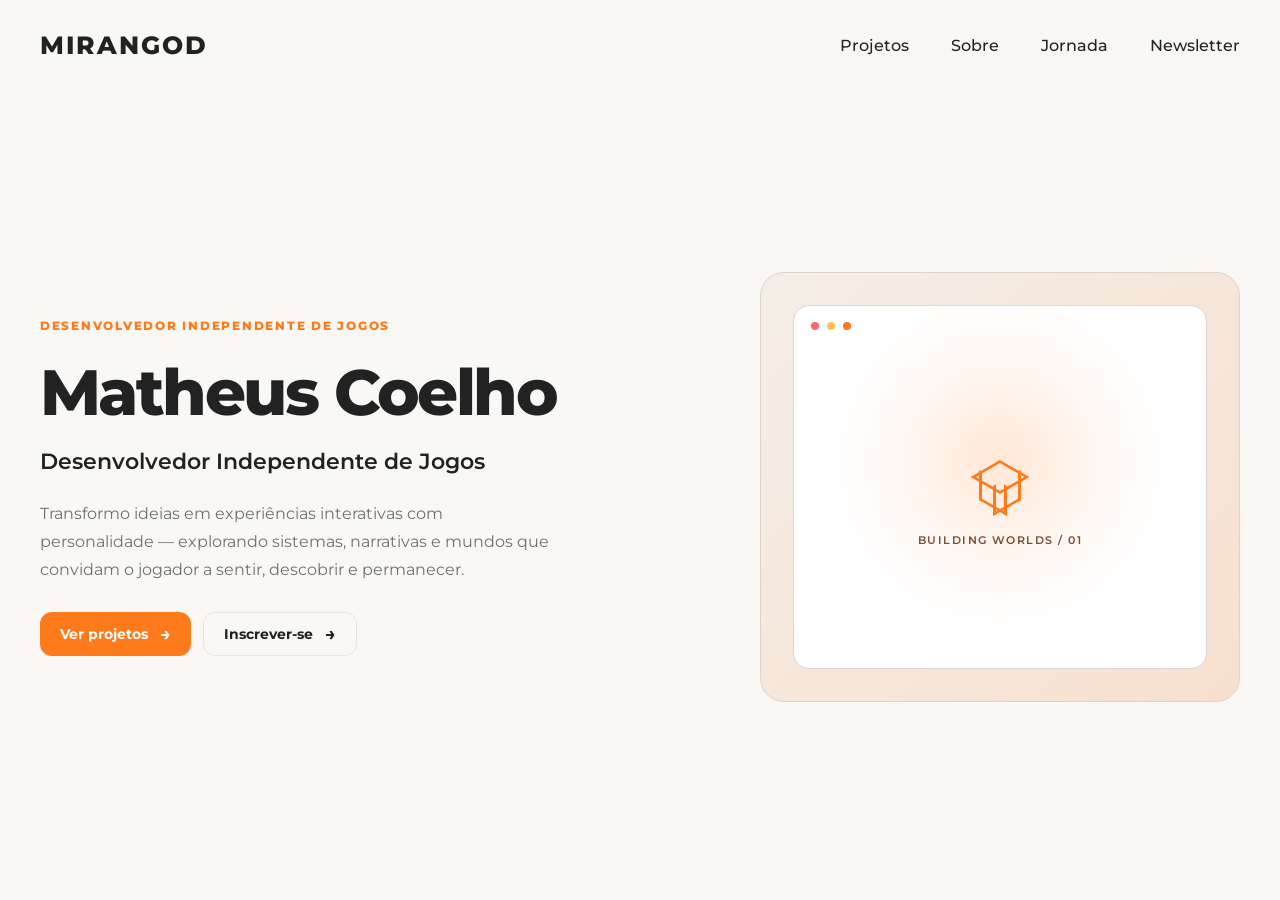
==== index.html @ b5b1bedc "PORT-11 Inclusão do favicon e seu respectivo código" ====
<!DOCTYPE html>
<html lang="pt-BR">

<head>
    <link rel="icon" href="/favicon.ico" sizes="any">

    <meta charset="UTF-8">
<meta name="viewport" content="width=device-width, initial-scale=1.0">

<title>Mirangod | Desenvolvedor de Jogos</title>

<meta name="description" content="Portfólio de Matheus Coelho, desenvolvedor independente de jogos.">

<!-- Google tag (gtag.js) -->
<script async src="https://www.googletagmanager.com/gtag/js?id=G-E8WZMS7468"></script>
<script>
  window.dataLayer = window.dataLayer || [];
  function gtag(){dataLayer.push(arguments);}
  gtag('js', new Date());

  gtag('config', 'G-E8WZMS7468');
</script>

<link rel="preconnect" href="https://fonts.googleapis.com">
<link rel="preconnect" href="https://fonts.gstatic.com" crossorigin>

<link href="https://fonts.googleapis.com/css2?family=Montserrat:wght@300;400;500;600;700;800&display=swap" rel="stylesheet">

<link rel="stylesheet" href="css/reset.css">
<link rel="stylesheet" href="css/variables.css">
<link rel="stylesheet" href="css/style.css">

</head>

<body>

    <header class="header">

        <div class="container">

            <a href="#" class="logo">
                MIRANGOD
            </a>

            <nav class="navigation">

                <ul class="navigation__list">

                    <li>
                        <a href="#projects">Projetos</a>
                    </li>

                    <li>
                        <a href="#about">Sobre</a>
                    </li>

                    <li>
                        <a href="#journey">Jornada</a>
                    </li>

                    <li>
                        <a href="#newsletter">Newsletter</a>
                    </li>

                </ul>

            </nav>

        </div>

    </header>


    <main>

        <section class="hero">

            <div class="container hero__container">

                <div class="hero__content">

                    <span class="hero__eyebrow">
                        DESENVOLVEDOR INDEPENDENTE DE JOGOS
                    </span>

                    <h1 class="hero__title">
                        Matheus Coelho
                    </h1>

                    <h2 class="hero__subtitle">
                        Desenvolvedor Independente de Jogos
                    </h2>

                    <p class="hero__description">
                        Transformo ideias em experiências interativas com
                        personalidade — explorando sistemas, narrativas e
                        mundos que convidam o jogador a sentir, descobrir e permanecer.
                    </p>

                    <div class="hero__actions">

                        <a href="#projects" class="button button--primary">
                            <span>Ver projetos</span>
                            <span class="button__arrow">→</span>
                        </a>

                        <a href="#newsletter" class="button button--secondary">
                            <span>Inscrever-se</span>
                            <span class="button__arrow">→</span>
                        </a>

                    </div>

                </div>


                <div class="hero__visual">

                    <div class="hero-card">

                        <div class="hero-card__window">

                            <div class="hero-card__dots">
                                <span></span>
                                <span></span>
                                <span></span>
                            </div>

                            <div class="hero-card__content">

                                <div class="cube">
                                    <div class="cube__top"></div>
                                    <div class="cube__left"></div>
                                    <div class="cube__right"></div>
                                </div>

                                <span class="hero-card__label">
                                    BUILDING WORLDS / 01
                                </span>

                            </div>

                        </div>

                    </div>

                </div>

            </div>

        </section>

    </main>


    <script src="js/script.js"></script>

</body>
---- css/variables.css ----
:root{

    --color-primary:#ff7a1a;

    --color-text:#222222;

    --color-background:#faf8f5;

    --color-border:#e5e5e5;

    --container-width:1200px;

    --transition:.25s;

    --radius:16px;

}
---- css/style.css ----
body{

    background:var(--color-background);

    color:var(--color-text);

}

.container{

    width:min(100% - 64px,var(--container-width));

    margin:auto;

}

.header{

    height:90px;

    display:flex;

    align-items:center;

}

.header .container{

    display:flex;

    justify-content:space-between;

    align-items:center;

}

.logo{

    font-size:1.55rem;

    font-weight:800;

    letter-spacing:.08em;

}

.navigation__list{

    display:flex;

    gap:42px;

}

.navigation a{

    font-size:1rem;

    font-weight:500;

    transition:var(--transition);

}

.navigation a:hover{

    color:var(--color-primary);

}

/* ========================================
   HERO
======================================== */

.hero {
    min-height: calc(100vh - 90px);

    display: flex;
    align-items: center;

    padding: 54px 0 70px;
}

.hero__container {
    display: grid;

    grid-template-columns: 1fr 1fr;

    align-items: center;

    gap: 64px;
}


/* ========================================
   HERO CONTENT
======================================== */

.hero__content {
    max-width: 580px;
}

.hero__eyebrow {
    display: block;

    margin-bottom: 26px;

    color: var(--color-primary);

    font-size: 0.78rem;
    font-weight: 800;

    letter-spacing: 0.14em;
}

.hero__title {
    margin-bottom: 20px;

    color: var(--color-text);

    font-size: clamp(3.5rem, 5vw, 4.8rem);
    font-weight: 800;

    line-height: 1.05;

    letter-spacing: -0.04em;
}

.hero__subtitle {
    margin-bottom: 24px;

    color: var(--color-text);

    font-size: 1.35rem;
    font-weight: 600;

    line-height: 1.4;
}

.hero__description {
    max-width: 510px;

    margin-bottom: 28px;

    color: #707070;

    font-size: 1rem;
    font-weight: 400;

    line-height: 1.75;
}


/* ========================================
   HERO ACTIONS
======================================== */

.hero__actions {
    display: flex;

    gap: 12px;

    align-items: center;
}

.button {
    min-height: 44px;

    display: inline-flex;

    align-items: center;
    justify-content: center;

    gap: 12px;

    padding: 0 20px;

    border-radius: 12px;

    font-size: 0.9rem;
    font-weight: 700;

    transition:
        transform var(--transition),
        background var(--transition),
        border-color var(--transition);
}

.button:hover {
    transform: translateY(-2px);
}

.button__arrow {
    font-size: 1.15rem;

    line-height: 1;
}


/* Primary */

.button--primary {
    color: #ffffff;

    background: var(--color-primary);
}

.button--primary:hover {
    background: #ff6d08;
}


/* Secondary */

.button--secondary {
    color: var(--color-text);

    background: transparent;

    border: 1px solid var(--color-border);
}

.button--secondary:hover {
    border-color: #cfcfcf;

    background: #f4f1ed;
}


/* ========================================
   HERO VISUAL
======================================== */

.hero__visual {
    display: flex;

    justify-content: flex-end;
}

.hero-card {
    width: 100%;
    max-width: 480px;

    padding: 32px;

    background:
        linear-gradient(
            135deg,
            #f4eee8 0%,
            #f8e0ce 100%
        );

    border: 1px solid #ddd4cc;

    border-radius: 24px;
}

.hero-card__window {
    position: relative;

    width: 100%;
    aspect-ratio: 1.14;

    overflow: hidden;

    background: #ffffff;

    border: 1px solid #d8d8d8;

    border-radius: 16px;
}


/* ========================================
   WINDOW
======================================== */

.hero-card__dots {
    position: absolute;

    top: 16px;
    left: 17px;

    display: flex;

    gap: 8px;
}

.hero-card__dots span {
    width: 8px;
    height: 8px;

    display: block;

    border-radius: 50%;
}

.hero-card__dots span:nth-child(1) {
    background: #ff6873;
}

.hero-card__dots span:nth-child(2) {
    background: #ffc44f;
}

.hero-card__dots span:nth-child(3) {
    background: #f87920;
}


/* ========================================
   CARD CONTENT
======================================== */

.hero-card__content {
    width: 100%;
    height: 100%;

    display: flex;

    flex-direction: column;

    align-items: center;
    justify-content: center;

    gap: 18px;

    padding-top: 20px;

    background:
        radial-gradient(
            circle at 50% 43%,
            rgba(255, 122, 26, 0.18) 0%,
            rgba(255, 122, 26, 0.07) 28%,
            rgba(255, 255, 255, 0) 58%
        );
}

.hero-card__label {
    color: #7b4d35;

    font-size: 0.7rem;
    font-weight: 600;

    letter-spacing: 0.13em;
}


/* ========================================
   CUBE
======================================== */

.cube {
    position: relative;

    width: 56px;
    height: 56px;

    margin-top: 12px;
}

.cube__top,
.cube__left,
.cube__right {
    position: absolute;

    border: 3px solid var(--color-primary);
}

.cube__top {
    width: 34px;
    height: 34px;

    top: 1px;
    left: 11px;

    transform: rotate(30deg) skewX(-30deg) scaleY(0.86);
}

.cube__left {
    width: 28px;
    height: 30px;

    top: 19px;
    left: 7px;

    transform: skewY(30deg);
    
    border-top: none;
}

.cube__right {
    width: 28px;
    height: 30px;

    top: 19px;
    right: 7px;

    transform: skewY(-30deg);

    border-top: none;
}

/* ========================================
   RESPONSIVE
======================================== */

@media (max-width: 900px) {

    .hero {
        padding: 60px 0;
    }

    .hero__container {
        grid-template-columns: 1fr;

        gap: 60px;
    }

    .hero__content {
        max-width: 100%;
    }

    .hero__visual {
        justify-content: center;
    }

    .hero-card {
        max-width: 520px;
    }

}


@media (max-width: 600px) {

    .container {
        width: min(100% - 40px, var(--container-width));
    }

    .header {
        height: 76px;
    }

    .navigation__list {
        gap: 18px;
    }

    .navigation a {
        font-size: 0.8rem;
    }

    .logo {
        font-size: 1.2rem;
    }

    .hero {
        min-height: auto;

        padding: 50px 0 60px;
    }

    .hero__container {
        gap: 48px;
    }

    .hero__eyebrow {
        margin-bottom: 20px;

        font-size: 0.68rem;
    }

    .hero__title {
        font-size: 3rem;
    }

    .hero__subtitle {
        font-size: 1.1rem;
    }

    .hero__description {
        font-size: 0.92rem;

        line-height: 1.7;
    }

    .hero__actions {
        flex-direction: column;

        align-items: stretch;
    }

    .button {
        width: 100%;
    }

    .hero-card {
        padding: 20px;

        border-radius: 20px;
    }

}
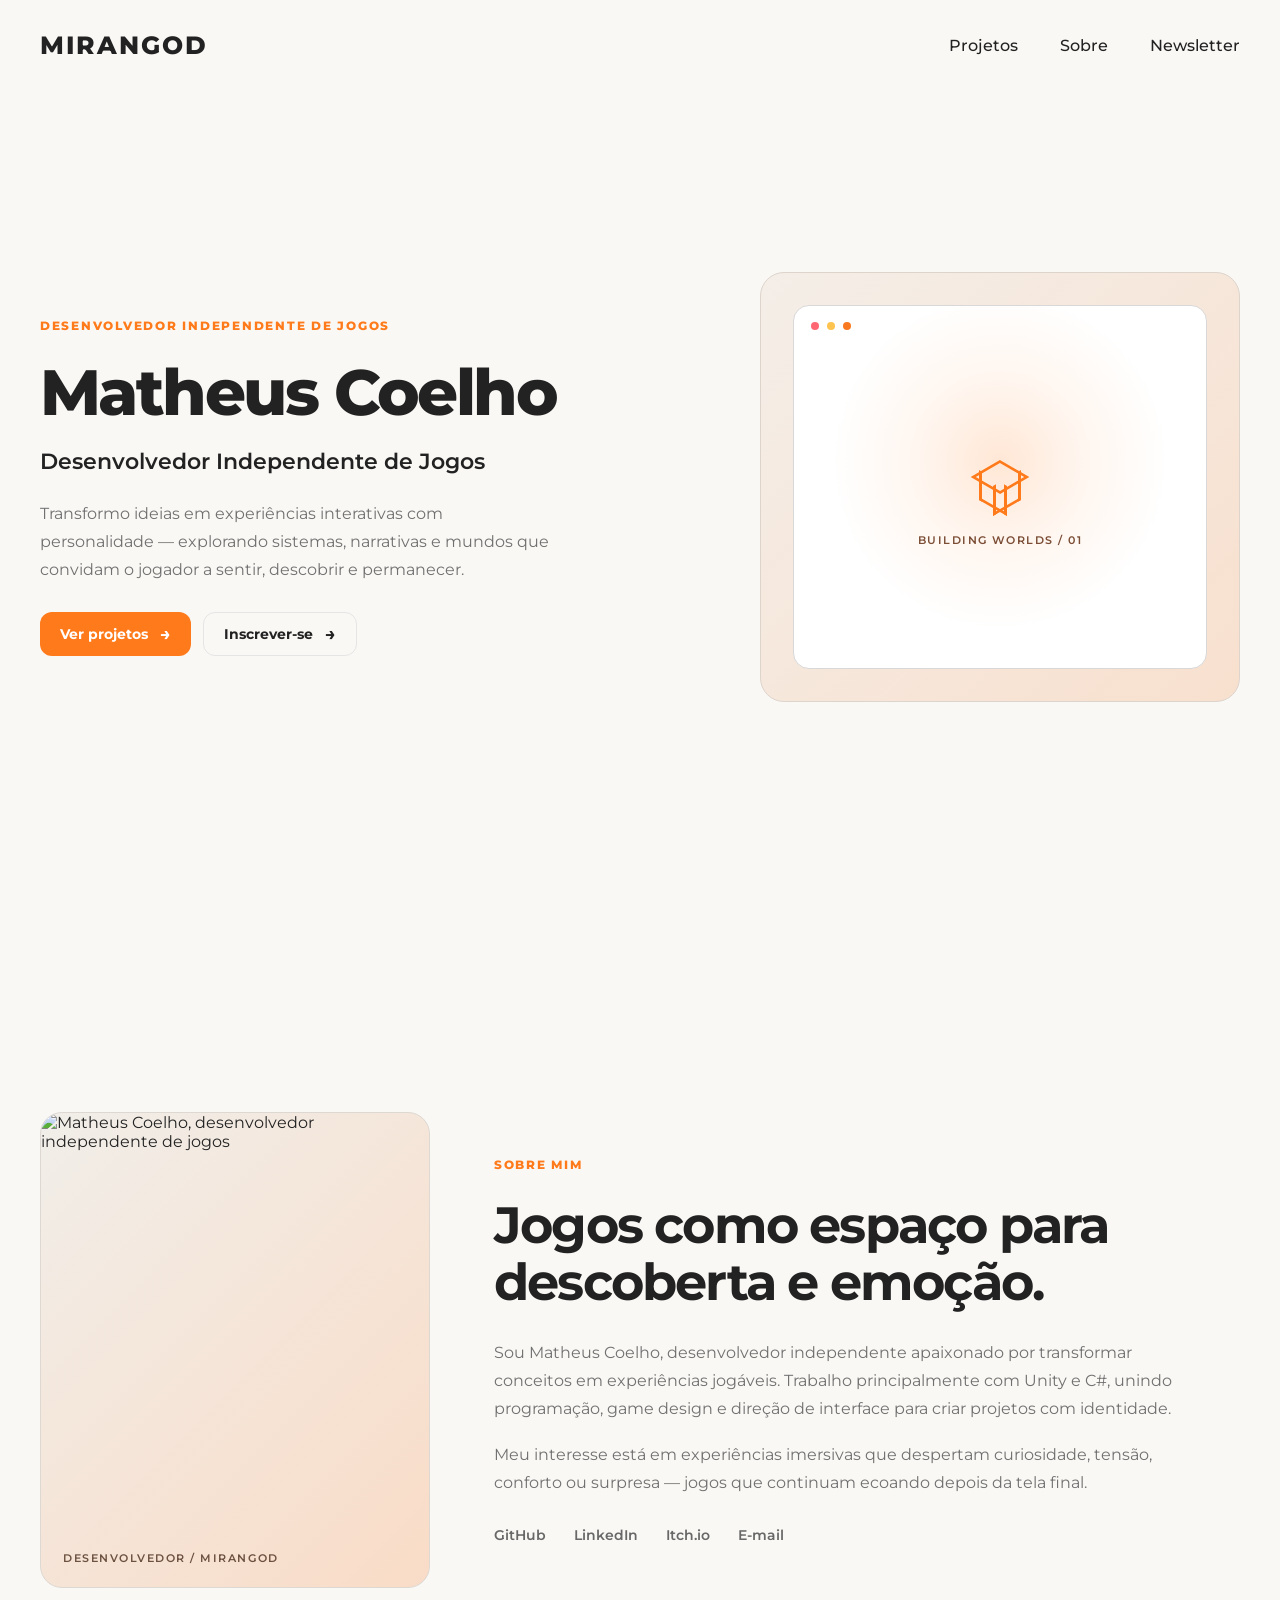
==== commit 8b4251f4: "PORT-12 criado seção Sobre mim" ====
--- a/index.html
+++ b/index.html
@@ -2,33 +2,42 @@
 <html lang="pt-BR">
 
 <head>
-    <link rel="icon" href="/favicon.ico" sizes="any">
+
+    <link rel="icon" href="favicon.ico" sizes="any">
 
     <meta charset="UTF-8">
-<meta name="viewport" content="width=device-width, initial-scale=1.0">
-
-<title>Mirangod | Desenvolvedor de Jogos</title>
-
-<meta name="description" content="Portfólio de Matheus Coelho, desenvolvedor independente de jogos.">
-
-<!-- Google tag (gtag.js) -->
-<script async src="https://www.googletagmanager.com/gtag/js?id=G-E8WZMS7468"></script>
-<script>
-  window.dataLayer = window.dataLayer || [];
-  function gtag(){dataLayer.push(arguments);}
-  gtag('js', new Date());
-
-  gtag('config', 'G-E8WZMS7468');
-</script>
-
-<link rel="preconnect" href="https://fonts.googleapis.com">
-<link rel="preconnect" href="https://fonts.gstatic.com" crossorigin>
-
-<link href="https://fonts.googleapis.com/css2?family=Montserrat:wght@300;400;500;600;700;800&display=swap" rel="stylesheet">
-
-<link rel="stylesheet" href="css/reset.css">
-<link rel="stylesheet" href="css/variables.css">
-<link rel="stylesheet" href="css/style.css">
+    <meta name="viewport" content="width=device-width, initial-scale=1.0">
+
+    <title>Mirangod | Desenvolvedor de Jogos</title>
+
+    <meta name="description" content="Portfólio de Matheus Coelho, desenvolvedor independente de jogos.">
+
+    <!-- Google tag (gtag.js) -->
+    <script async src="https://www.googletagmanager.com/gtag/js?id=G-E8WZMS7468"></script>
+
+    <script>
+        window.dataLayer = window.dataLayer || [];
+
+        function gtag(){
+            dataLayer.push(arguments);
+        }
+
+        gtag('js', new Date());
+
+        gtag('config', 'G-E8WZMS7468');
+    </script>
+
+    <link rel="preconnect" href="https://fonts.googleapis.com">
+    <link rel="preconnect" href="https://fonts.gstatic.com" crossorigin>
+
+    <link
+        href="https://fonts.googleapis.com/css2?family=Montserrat:wght@300;400;500;600;700;800&display=swap"
+        rel="stylesheet"
+    >
+
+    <link rel="stylesheet" href="css/reset.css">
+    <link rel="stylesheet" href="css/variables.css">
+    <link rel="stylesheet" href="css/style.css">
 
 </head>
 
@@ -52,10 +61,6 @@
 
                     <li>
                         <a href="#about">Sobre</a>
-                    </li>
-
-                    <li>
-                        <a href="#journey">Jornada</a>
                     </li>
 
                     <li>
@@ -150,6 +155,96 @@
 
         </section>
 
+        <section class="about" id="about">
+
+    <div class="container about__container">
+
+        <div class="about__image">
+
+            <img
+                src="assets/images/matheus.jpg"
+                alt="Matheus Coelho, desenvolvedor independente de jogos"
+            >
+
+            <span class="about__image-label">
+                DESENVOLVEDOR / MIRANGOD
+            </span>
+
+        </div>
+
+
+        <div class="about__content">
+
+            <span class="about__eyebrow">
+                SOBRE MIM
+            </span>
+
+            <h2 class="about__title">
+                Jogos como espaço para
+                descoberta e emoção.
+            </h2>
+
+            <p class="about__description">
+                Sou Matheus Coelho, desenvolvedor independente apaixonado
+                por transformar conceitos em experiências jogáveis.
+                Trabalho principalmente com Unity e C#, unindo programação,
+                game design e direção de interface para criar projetos
+                com identidade.
+            </p>
+
+            <p class="about__description">
+                Meu interesse está em experiências imersivas que despertam
+                curiosidade, tensão, conforto ou surpresa — jogos que
+                continuam ecoando depois da tela final.
+            </p>
+
+
+            <div class="about__social">
+
+                <a
+                    href="https://github.com/mirangod"
+                    target="_blank"
+                    rel="noopener noreferrer"
+                    aria-label="GitHub"
+                    class="about__social-link"
+                >
+                    GitHub
+                </a>
+
+                <a
+                    href="https://linkedin.com/in/matheusmirandacoelho"
+                    target="_blank"
+                    rel="noopener noreferrer"
+                    aria-label="LinkedIn"
+                    class="about__social-link"
+                >
+                    LinkedIn
+                </a>
+
+                <a
+                    href="#"
+                    aria-label="Itch.io"
+                    class="about__social-link"
+                >
+                    Itch.io
+                </a>
+
+                <a
+                    href="mailto:contato@mirangod.com.br"
+                    aria-label="Enviar e-mail"
+                    class="about__social-link"
+                >
+                    E-mail
+                </a>
+
+            </div>
+
+        </div>
+
+    </div>
+
+</section>
+
     </main>
 
 
--- a/css/style.css
+++ b/css/style.css
@@ -434,6 +434,31 @@
 
 @media (max-width: 600px) {
 
+    .about {
+        padding: 70px 0;
+    }
+
+    .about__container {
+        gap: 40px;
+    }
+
+    .about__image {
+        max-width: 100%;
+    }
+
+    .about__title {
+        font-size: 2.3rem;
+    }
+
+    .about__description {
+        font-size: 0.92rem;
+    }
+
+    .about__social {
+        flex-wrap: wrap;
+        gap: 20px;
+    }
+
     .container {
         width: min(100% - 40px, var(--container-width));
     }
@@ -500,4 +525,155 @@
         border-radius: 20px;
     }
 
+}
+
+/* ========================================
+   ABOUT
+======================================== */
+
+.about {
+    min-height: 100vh;
+
+    display: flex;
+    align-items: center;
+
+    padding: 120px 0;
+}
+
+.about__container {
+    display: grid;
+
+    grid-template-columns: 390px 1fr;
+
+    align-items: center;
+
+    gap: 64px;
+}
+
+
+/* ========================================
+   ABOUT IMAGE
+======================================== */
+
+.about__image {
+    position: relative;
+
+    width: 100%;
+    aspect-ratio: 0.82;
+
+    overflow: hidden;
+
+    background:
+        linear-gradient(
+            135deg,
+            #f1eee9 0%,
+            #f9dcc7 100%
+        );
+
+    border: 1px solid #ddd8d2;
+
+    border-radius: 22px;
+}
+
+.about__image img {
+    width: 100%;
+    height: 100%;
+
+    object-fit: cover;
+}
+
+.about__image-label {
+    position: absolute;
+
+    left: 22px;
+    bottom: 22px;
+
+    color: #6c5140;
+
+    font-size: 0.68rem;
+    font-weight: 600;
+
+    letter-spacing: 0.14em;
+}
+
+
+/* ========================================
+   ABOUT CONTENT
+======================================== */
+
+.about__content {
+    max-width: 680px;
+}
+
+.about__eyebrow {
+    display: block;
+
+    margin-bottom: 24px;
+
+    color: var(--color-primary);
+
+    font-size: 0.78rem;
+    font-weight: 800;
+
+    letter-spacing: 0.14em;
+}
+
+.about__title {
+    max-width: 650px;
+
+    margin-bottom: 28px;
+
+    color: var(--color-text);
+
+    font-size: clamp(2.4rem, 4vw, 3.5rem);
+    font-weight: 700;
+
+    line-height: 1.12;
+
+    letter-spacing: -0.035em;
+}
+
+.about__description {
+    max-width: 700px;
+
+    margin-bottom: 18px;
+
+    color: #707070;
+
+    font-size: 1rem;
+    font-weight: 400;
+
+    line-height: 1.75;
+}
+
+
+/* ========================================
+   ABOUT SOCIAL
+======================================== */
+
+.about__social {
+    display: flex;
+
+    align-items: center;
+
+    gap: 28px;
+
+    margin-top: 30px;
+}
+
+.about__social-link {
+    color: #686868;
+
+    font-size: 0.85rem;
+    font-weight: 600;
+
+    transition:
+        color var(--transition),
+        transform var(--transition);
+}
+
+.about__social-link:hover {
+    color: var(--color-primary);
+
+    transform: translateY(-2px);
 }
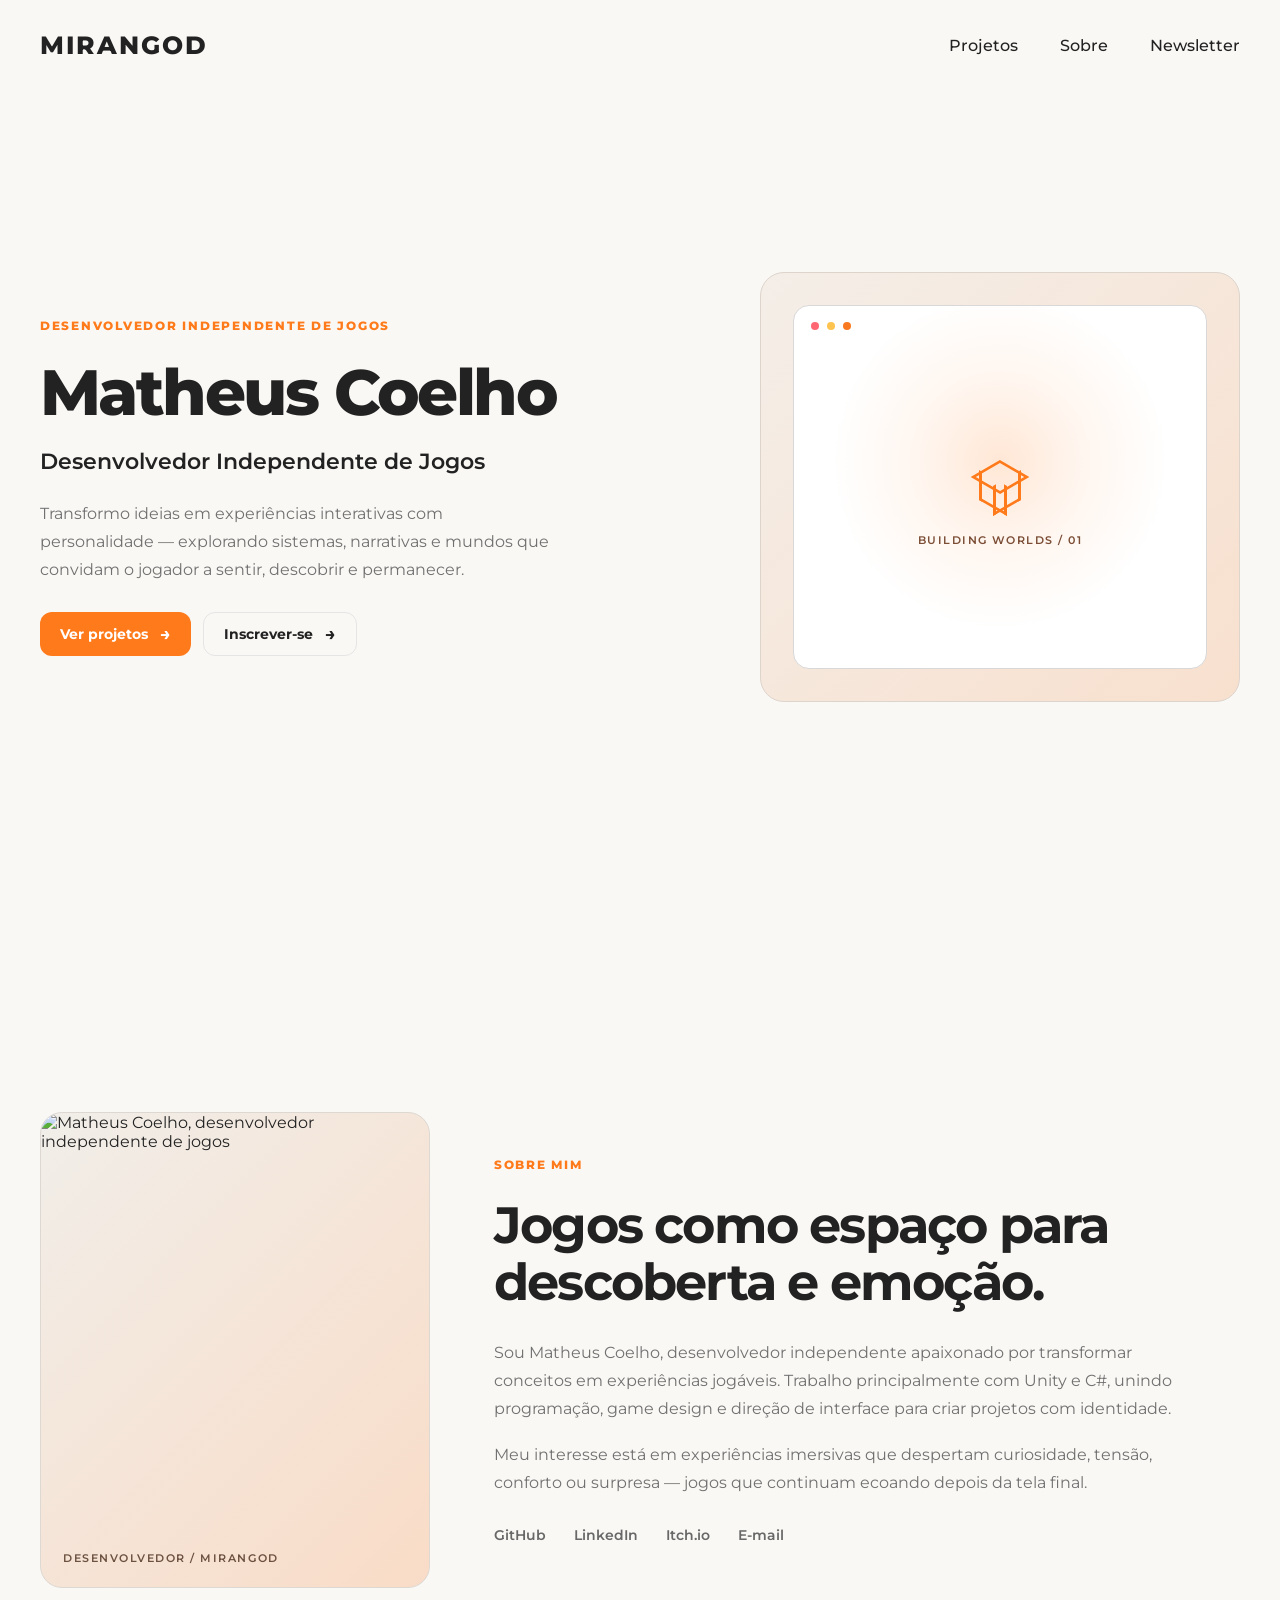
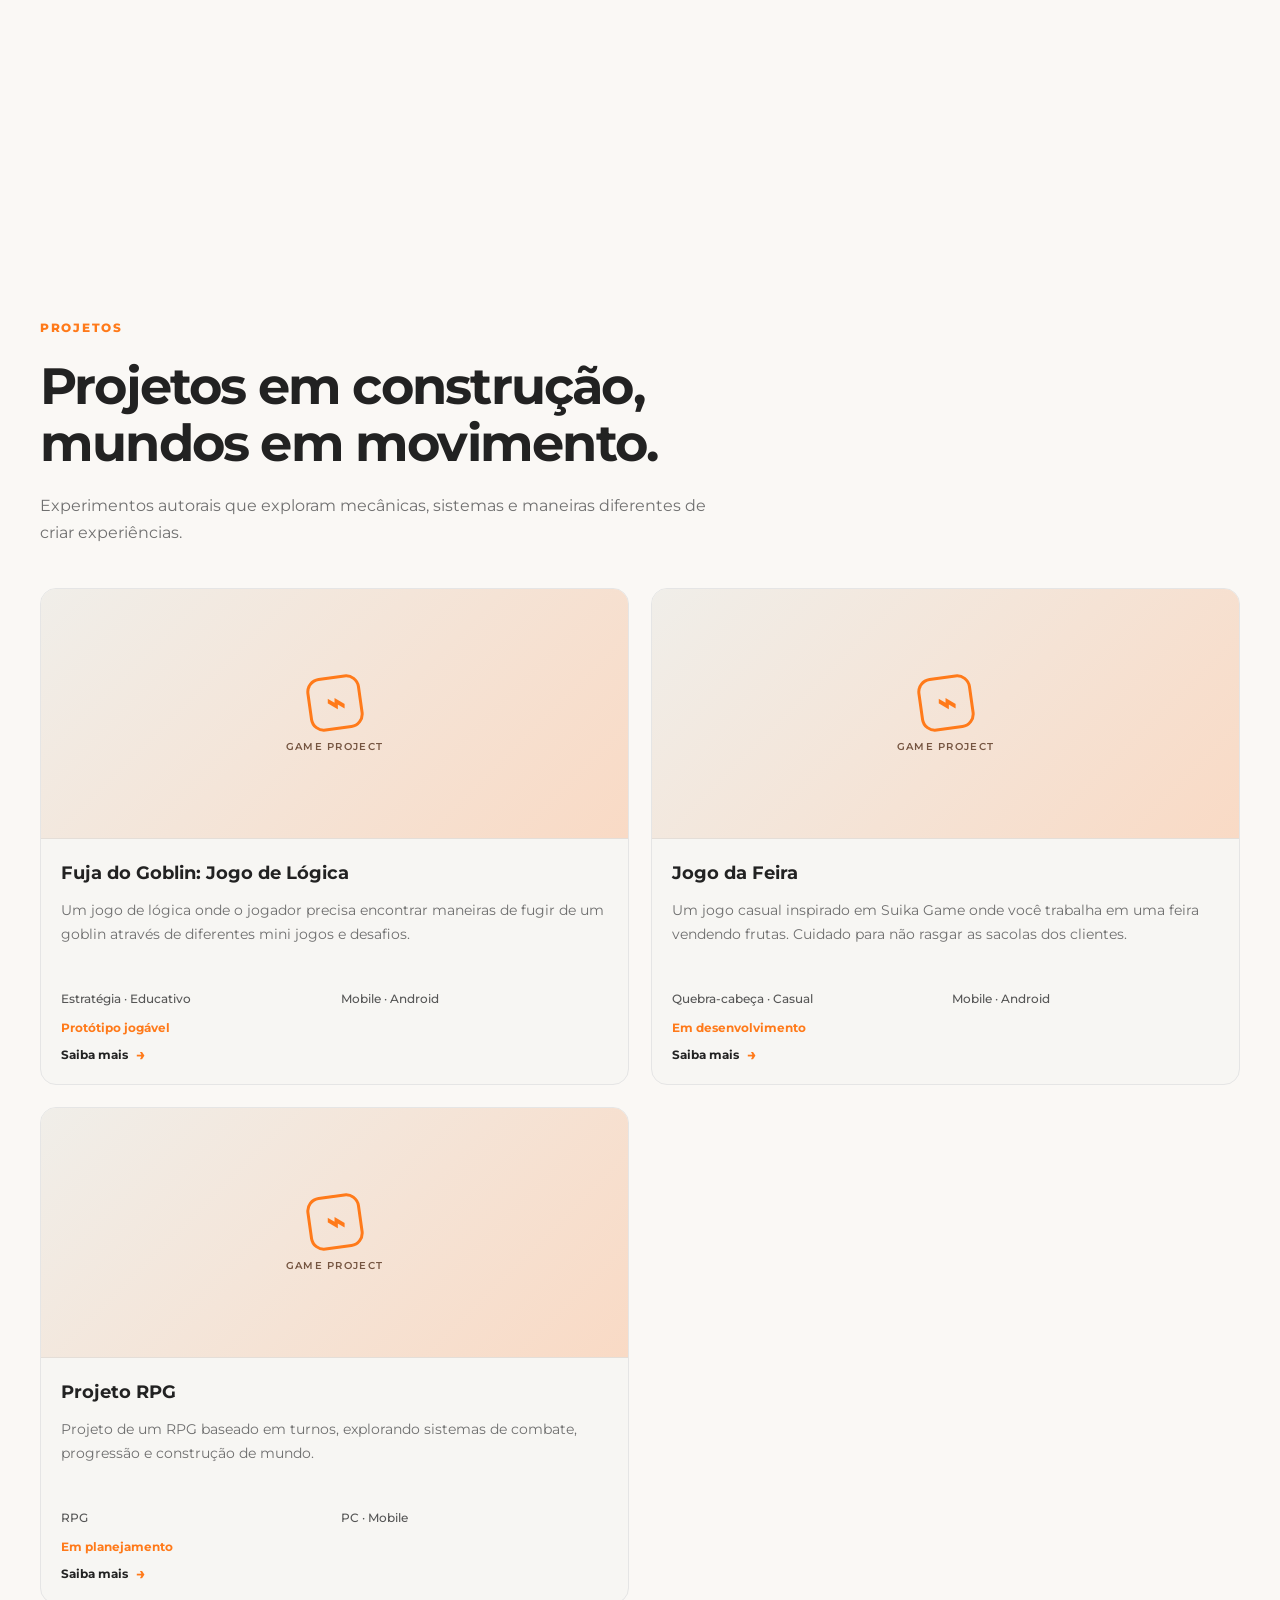
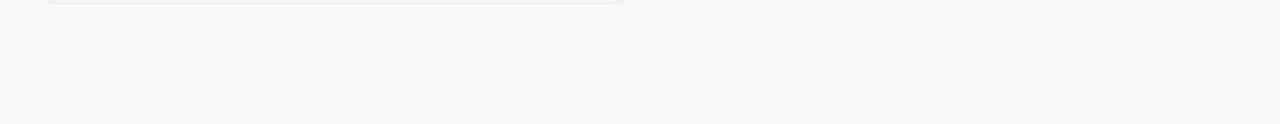
==== commit 125679e3: "PORT-14 Criado seção para projetos" ====
--- a/index.html
+++ b/index.html
@@ -157,93 +157,296 @@
 
         <section class="about" id="about">
 
-    <div class="container about__container">
-
-        <div class="about__image">
-
-            <img
-                src="assets/images/matheus.jpg"
-                alt="Matheus Coelho, desenvolvedor independente de jogos"
-            >
-
-            <span class="about__image-label">
-                DESENVOLVEDOR / MIRANGOD
-            </span>
-
-        </div>
-
-
-        <div class="about__content">
-
-            <span class="about__eyebrow">
-                SOBRE MIM
-            </span>
-
-            <h2 class="about__title">
-                Jogos como espaço para
-                descoberta e emoção.
-            </h2>
-
-            <p class="about__description">
-                Sou Matheus Coelho, desenvolvedor independente apaixonado
-                por transformar conceitos em experiências jogáveis.
-                Trabalho principalmente com Unity e C#, unindo programação,
-                game design e direção de interface para criar projetos
-                com identidade.
-            </p>
-
-            <p class="about__description">
-                Meu interesse está em experiências imersivas que despertam
-                curiosidade, tensão, conforto ou surpresa — jogos que
-                continuam ecoando depois da tela final.
-            </p>
-
-
-            <div class="about__social">
-
-                <a
-                    href="https://github.com/mirangod"
-                    target="_blank"
-                    rel="noopener noreferrer"
-                    aria-label="GitHub"
-                    class="about__social-link"
-                >
-                    GitHub
-                </a>
-
-                <a
-                    href="https://linkedin.com/in/matheusmirandacoelho"
-                    target="_blank"
-                    rel="noopener noreferrer"
-                    aria-label="LinkedIn"
-                    class="about__social-link"
-                >
-                    LinkedIn
-                </a>
-
-                <a
-                    href="#"
-                    aria-label="Itch.io"
-                    class="about__social-link"
-                >
-                    Itch.io
-                </a>
-
-                <a
-                    href="mailto:contato@mirangod.com.br"
-                    aria-label="Enviar e-mail"
-                    class="about__social-link"
-                >
-                    E-mail
-                </a>
+            <div class="container about__container">
+
+                <div class="about__image">
+
+                    <img
+                        src="assets/images/matheus.jpg"
+                        alt="Matheus Coelho, desenvolvedor independente de jogos"
+                    >
+
+                    <span class="about__image-label">
+                        DESENVOLVEDOR / MIRANGOD
+                    </span>
+
+                </div>
+
+
+                <div class="about__content">
+
+                    <span class="about__eyebrow">
+                        SOBRE MIM
+                    </span>
+
+                    <h2 class="about__title">
+                        Jogos como espaço para
+                        descoberta e emoção.
+                    </h2>
+
+                    <p class="about__description">
+                        Sou Matheus Coelho, desenvolvedor independente apaixonado
+                        por transformar conceitos em experiências jogáveis.
+                        Trabalho principalmente com Unity e C#, unindo programação,
+                        game design e direção de interface para criar projetos
+                        com identidade.
+                    </p>
+
+                    <p class="about__description">
+                        Meu interesse está em experiências imersivas que despertam
+                        curiosidade, tensão, conforto ou surpresa — jogos que
+                        continuam ecoando depois da tela final.
+                    </p>
+
+
+                    <div class="about__social">
+
+                        <a
+                            href="https://github.com/mirangod"
+                            target="_blank"
+                            rel="noopener noreferrer"
+                            aria-label="GitHub"
+                            class="about__social-link"
+                        >
+                            GitHub
+                        </a>
+
+                        <a
+                            href="https://linkedin.com/in/matheusmirandacoelho"
+                            target="_blank"
+                            rel="noopener noreferrer"
+                            aria-label="LinkedIn"
+                            class="about__social-link"
+                        >
+                            LinkedIn
+                        </a>
+
+                        <a
+                            href="#"
+                            aria-label="Itch.io"
+                            class="about__social-link"
+                        >
+                            Itch.io
+                        </a>
+
+                        <a
+                            href="mailto:contato@mirangod.com.br"
+                            aria-label="Enviar e-mail"
+                            class="about__social-link"
+                        >
+                            E-mail
+                        </a>
+
+                    </div>
+
+                </div>
 
             </div>
 
-        </div>
-
-    </div>
-
-</section>
+        </section>
+
+        <section class="projects" id="projects">
+
+            <div class="container">
+
+                <div class="projects__header">
+
+                    <span class="projects__eyebrow">
+                        PROJETOS
+                    </span>
+
+                    <h2 class="projects__title">
+                        Projetos em construção,
+                        mundos em movimento.
+                    </h2>
+
+                    <p class="projects__description">
+                        Experimentos autorais que exploram mecânicas,
+                        sistemas e maneiras diferentes de criar experiências.
+                    </p>
+
+                </div>
+
+
+                <div class="projects__grid">
+
+
+                    <!-- FUJA DO GOBLIN -->
+
+                    <article class="project-card">
+
+                        <div class="project-card__visual">
+
+                            <div class="project-card__icon">
+                                <span class="project-card__controller">⌁</span>
+                            </div>
+
+                            <span class="project-card__visual-label">
+                                GAME PROJECT
+                            </span>
+
+                        </div>
+
+
+                        <div class="project-card__content">
+
+                            <h3 class="project-card__title">
+                                Fuja do Goblin: Jogo de Lógica
+                            </h3>
+
+                            <p class="project-card__description">
+                                Um jogo de lógica onde o jogador precisa encontrar
+                                maneiras de fugir de um goblin através de diferentes
+                                mini jogos e desafios.
+                            </p>
+
+
+                            <div class="project-card__info">
+
+                                <span>
+                                    Estratégia · Educativo
+                                </span>
+
+                                <span>
+                                    Mobile · Android
+                                </span>
+
+                            </div>
+
+
+                            <span class="project-card__status">
+                                Protótipo jogável
+                            </span>
+
+
+                            <span class="project-card__link">
+                                Saiba mais <span>→</span>
+                            </span>
+
+                        </div>
+
+                    </article>
+
+
+                    <!-- JOGO DA FEIRA -->
+
+                    <article class="project-card">
+
+                        <div class="project-card__visual">
+
+                            <div class="project-card__icon">
+                                <span class="project-card__controller">⌁</span>
+                            </div>
+
+                            <span class="project-card__visual-label">
+                                GAME PROJECT
+                            </span>
+
+                        </div>
+
+
+                        <div class="project-card__content">
+
+                            <h3 class="project-card__title">
+                                Jogo da Feira
+                            </h3>
+
+                            <p class="project-card__description">
+                                Um jogo casual inspirado em Suika Game onde você
+                                trabalha em uma feira vendendo frutas. Cuidado para
+                                não rasgar as sacolas dos clientes.
+                            </p>
+
+
+                            <div class="project-card__info">
+
+                                <span>
+                                    Quebra-cabeça · Casual
+                                </span>
+
+                                <span>
+                                    Mobile · Android
+                                </span>
+
+                            </div>
+
+
+                            <span class="project-card__status">
+                                Em desenvolvimento
+                            </span>
+
+
+                            <span class="project-card__link">
+                                Saiba mais <span>→</span>
+                            </span>
+
+                        </div>
+
+                    </article>
+
+
+                    <!-- PROJETO RPG -->
+
+                    <article class="project-card">
+
+                        <div class="project-card__visual">
+
+                            <div class="project-card__icon">
+                                <span class="project-card__controller">⌁</span>
+                            </div>
+
+                            <span class="project-card__visual-label">
+                                GAME PROJECT
+                            </span>
+
+                        </div>
+
+
+                        <div class="project-card__content">
+
+                            <h3 class="project-card__title">
+                                Projeto RPG
+                            </h3>
+
+                            <p class="project-card__description">
+                                Projeto de um RPG baseado em turnos, explorando
+                                sistemas de combate, progressão e construção
+                                de mundo.
+                            </p>
+
+
+                            <div class="project-card__info">
+
+                                <span>
+                                    RPG
+                                </span>
+
+                                <span>
+                                    PC · Mobile
+                                </span>
+
+                            </div>
+
+
+                            <span class="project-card__status">
+                                Em planejamento
+                            </span>
+
+
+                            <span class="project-card__link">
+                                Saiba mais <span>→</span>
+                            </span>
+
+                        </div>
+
+                    </article>
+
+
+                </div>
+
+            </div>
+
+        </section>
 
     </main>
 
--- a/css/style.css
+++ b/css/style.css
@@ -407,6 +407,18 @@
 
 @media (max-width: 900px) {
 
+        .projects {
+        padding: 90px 0;
+    }
+
+    .projects__grid {
+        grid-template-columns: 1fr;
+    }
+
+    .project-card__visual {
+        height: 280px;
+    }
+    
     .hero {
         padding: 60px 0;
     }
@@ -433,6 +445,30 @@
 
 
 @media (max-width: 600px) {
+
+        .projects {
+        padding: 70px 0;
+    }
+
+    .projects__title {
+        font-size: 2.3rem;
+    }
+
+    .projects__description {
+        font-size: 0.92rem;
+    }
+
+    .project-card__visual {
+        height: 220px;
+    }
+
+    .project-card__content {
+        min-height: auto;
+    }
+
+    .project-card__info {
+        grid-template-columns: 1fr 1fr;
+    }
 
     .about {
         padding: 70px 0;
@@ -676,4 +712,283 @@
     color: var(--color-primary);
 
     transform: translateY(-2px);
+}
+
+/* ========================================
+   PROJECTS
+======================================== */
+
+.projects {
+    padding: 120px 0;
+}
+
+
+/* ========================================
+   PROJECTS HEADER
+======================================== */
+
+.projects__header {
+    max-width: 760px;
+
+    margin-bottom: 42px;
+}
+
+.projects__eyebrow {
+    display: block;
+
+    margin-bottom: 22px;
+
+    color: var(--color-primary);
+
+    font-size: 0.78rem;
+    font-weight: 800;
+
+    letter-spacing: 0.14em;
+}
+
+.projects__title {
+    max-width: 700px;
+
+    margin-bottom: 20px;
+
+    color: var(--color-text);
+
+    font-size: clamp(2.5rem, 4vw, 3.5rem);
+    font-weight: 700;
+
+    line-height: 1.12;
+
+    letter-spacing: -0.035em;
+}
+
+.projects__description {
+    max-width: 700px;
+
+    color: #707070;
+
+    font-size: 1rem;
+    font-weight: 400;
+
+    line-height: 1.7;
+}
+
+
+/* ========================================
+   PROJECTS GRID
+======================================== */
+
+.projects__grid {
+    display: grid;
+
+    grid-template-columns: repeat(2, 1fr);
+
+    gap: 22px;
+}
+
+
+/* ========================================
+   PROJECT CARD
+======================================== */
+
+.project-card {
+    overflow: hidden;
+
+    background: #f7f6f3;
+
+    border: 1px solid var(--color-border);
+
+    border-radius: var(--radius);
+
+    transition:
+        transform var(--transition),
+        border-color var(--transition),
+        box-shadow var(--transition);
+}
+
+.project-card:hover {
+    transform: translateY(-4px);
+
+    border-color: #d7d0c9;
+
+    box-shadow: 0 12px 30px rgba(34, 34, 34, 0.06);
+}
+
+
+/* ========================================
+   PROJECT VISUAL
+======================================== */
+
+.project-card__visual {
+    height: 250px;
+
+    display: flex;
+
+    flex-direction: column;
+
+    align-items: center;
+    justify-content: center;
+
+    gap: 10px;
+
+    background:
+        linear-gradient(
+            135deg,
+            #f0eee9 0%,
+            #f9dac5 100%
+        );
+
+    border-bottom: 1px solid #e4ded8;
+}
+
+.project-card__icon {
+    width: 54px;
+    height: 54px;
+
+    display: flex;
+
+    align-items: center;
+    justify-content: center;
+
+    color: var(--color-primary);
+
+    border: 3px solid var(--color-primary);
+
+    border-radius: 14px;
+
+    transform: rotate(-8deg);
+}
+
+.project-card__controller {
+    font-size: 2rem;
+    font-weight: 700;
+
+    line-height: 1;
+
+    transform: rotate(8deg);
+}
+
+.project-card__visual-label {
+    color: #755541;
+
+    font-size: 0.62rem;
+    font-weight: 600;
+
+    letter-spacing: 0.13em;
+}
+
+
+/* ========================================
+   PROJECT CONTENT
+======================================== */
+
+.project-card__content {
+    min-height: 245px;
+
+    display: flex;
+
+    flex-direction: column;
+
+    padding: 22px 20px 20px;
+}
+
+.project-card__title {
+    margin-bottom: 14px;
+
+    color: var(--color-text);
+
+    font-size: 1.1rem;
+    font-weight: 700;
+
+    line-height: 1.35;
+}
+
+.project-card__description {
+    margin-bottom: 18px;
+
+    color: #6f6f6f;
+
+    font-size: 0.9rem;
+    font-weight: 400;
+
+    line-height: 1.65;
+}
+
+
+/* ========================================
+   PROJECT INFO
+======================================== */
+
+.project-card__info {
+    display: grid;
+
+    grid-template-columns: 1fr 1fr;
+
+    gap: 12px;
+
+    margin-top: auto;
+
+    margin-bottom: 14px;
+}
+
+.project-card__info span {
+    color: #555555;
+
+    font-size: 0.72rem;
+    font-weight: 500;
+
+    line-height: 1.4;
+}
+
+
+/* ========================================
+   PROJECT STATUS
+======================================== */
+
+.project-card__status {
+    display: block;
+
+    margin-bottom: 10px;
+
+    color: var(--color-primary);
+
+    font-size: 0.72rem;
+    font-weight: 700;
+}
+
+
+/* ========================================
+   PROJECT LINK
+======================================== */
+
+.project-card__link {
+    display: inline-flex;
+
+    align-items: center;
+
+    gap: 8px;
+
+    width: fit-content;
+
+    color: var(--color-text);
+
+    font-size: 0.78rem;
+    font-weight: 700;
+
+    transition: color var(--transition);
+}
+
+.project-card__link span {
+    color: var(--color-primary);
+
+    font-size: 1rem;
+
+    transition: transform var(--transition);
+}
+
+.project-card:hover .project-card__link {
+    color: var(--color-primary);
+}
+
+.project-card:hover .project-card__link span {
+    transform: translateX(3px);
 }
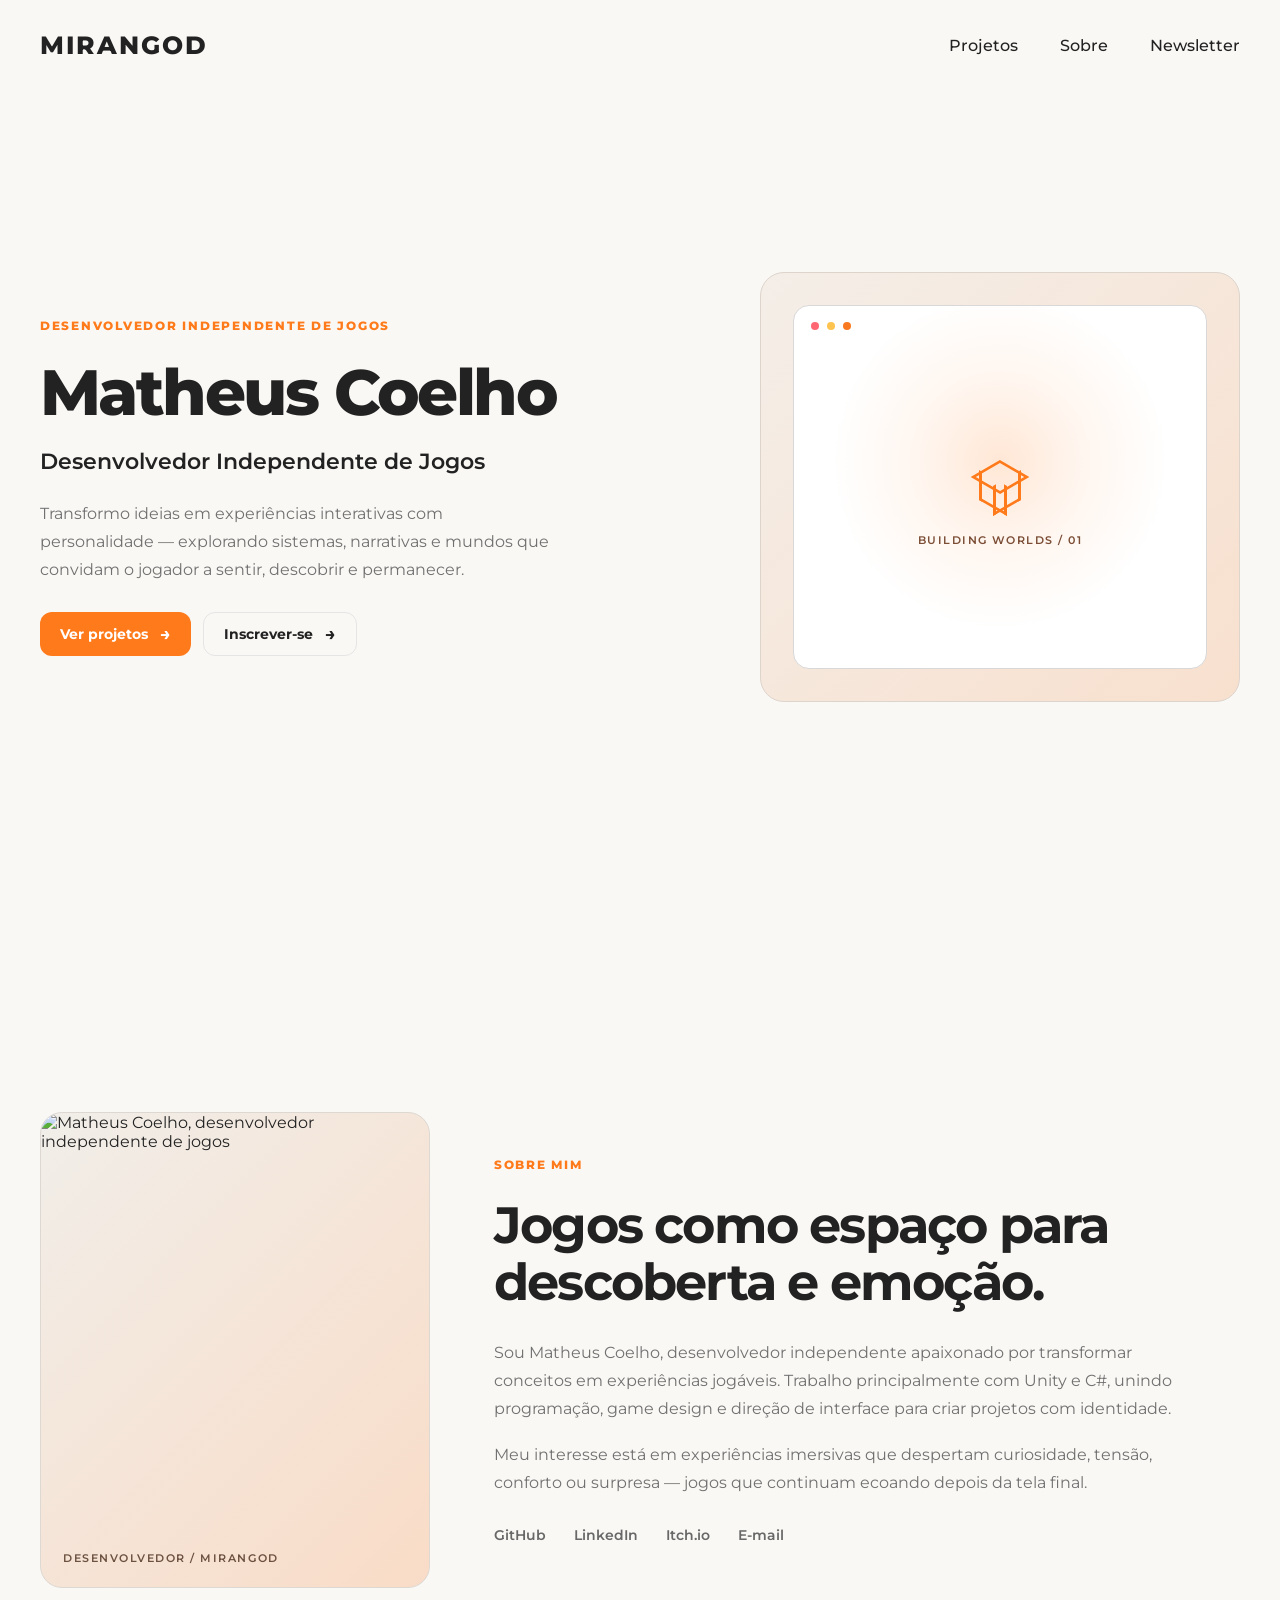
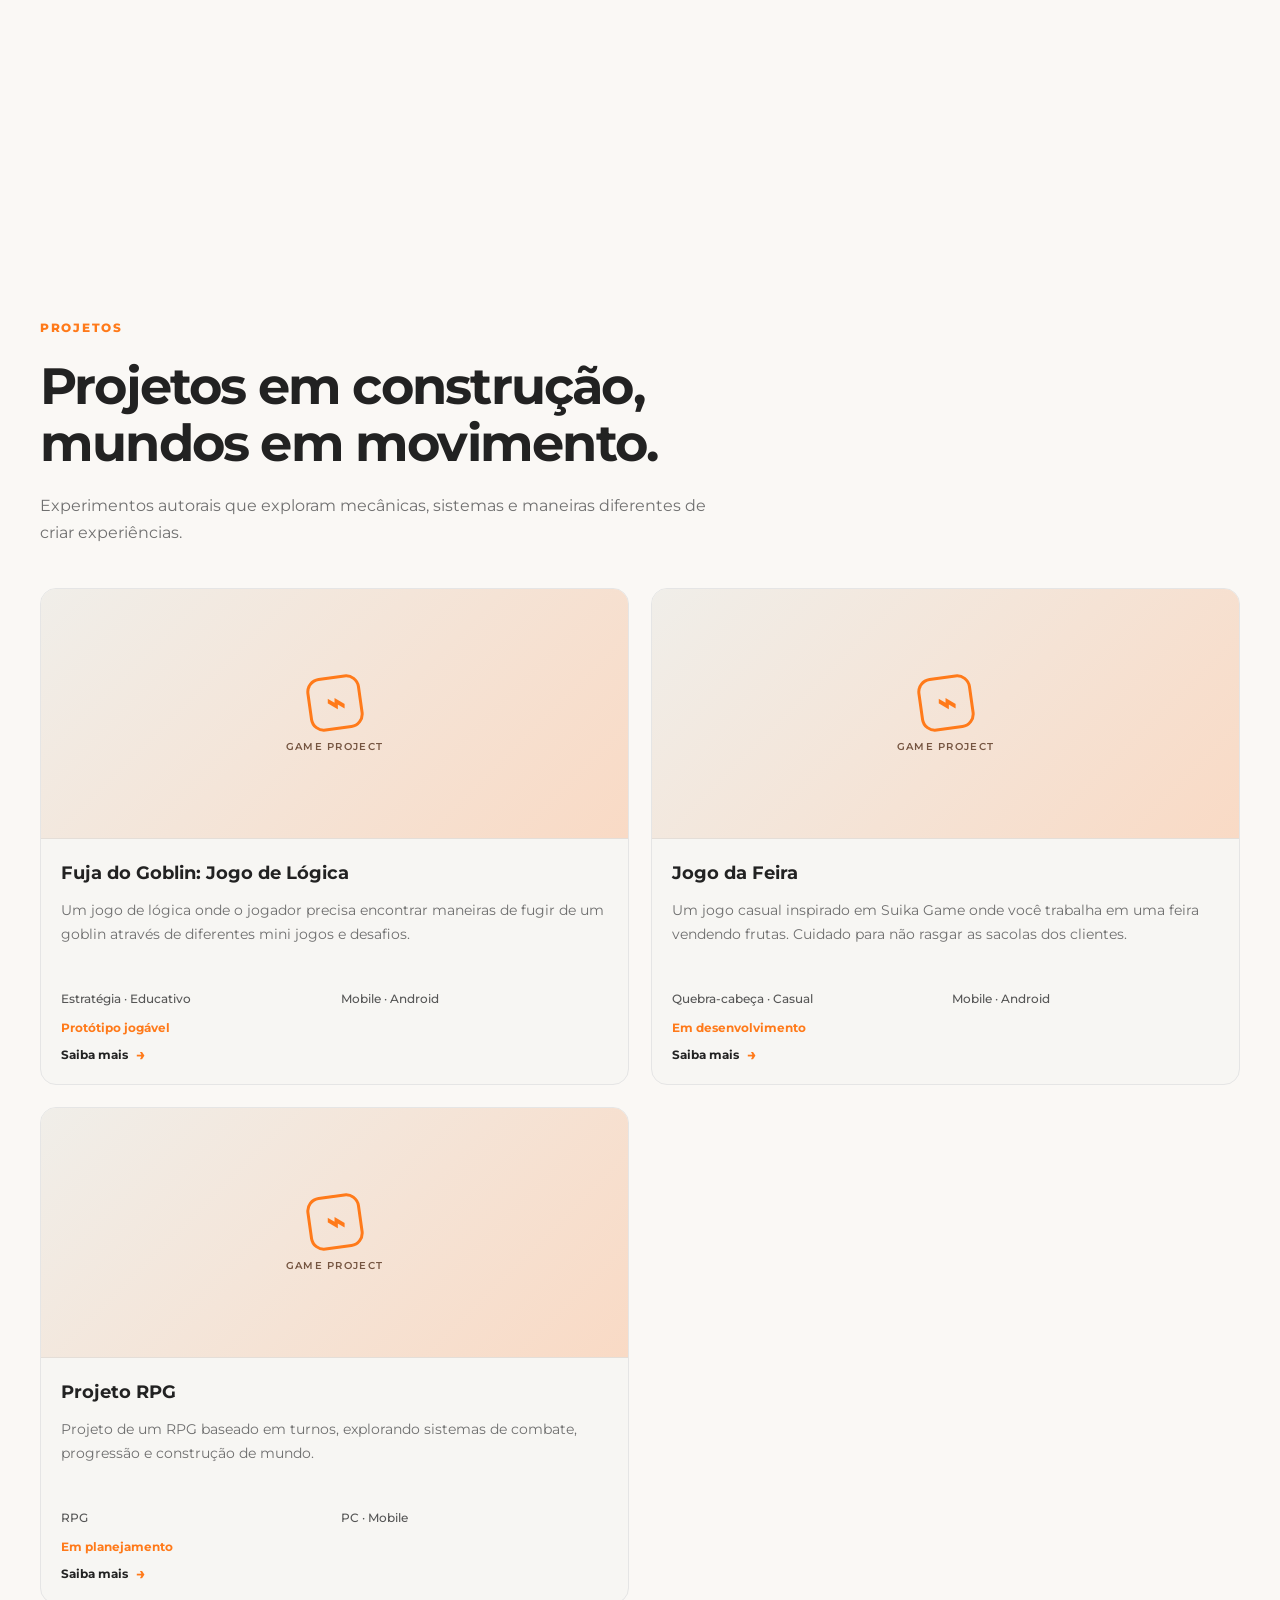
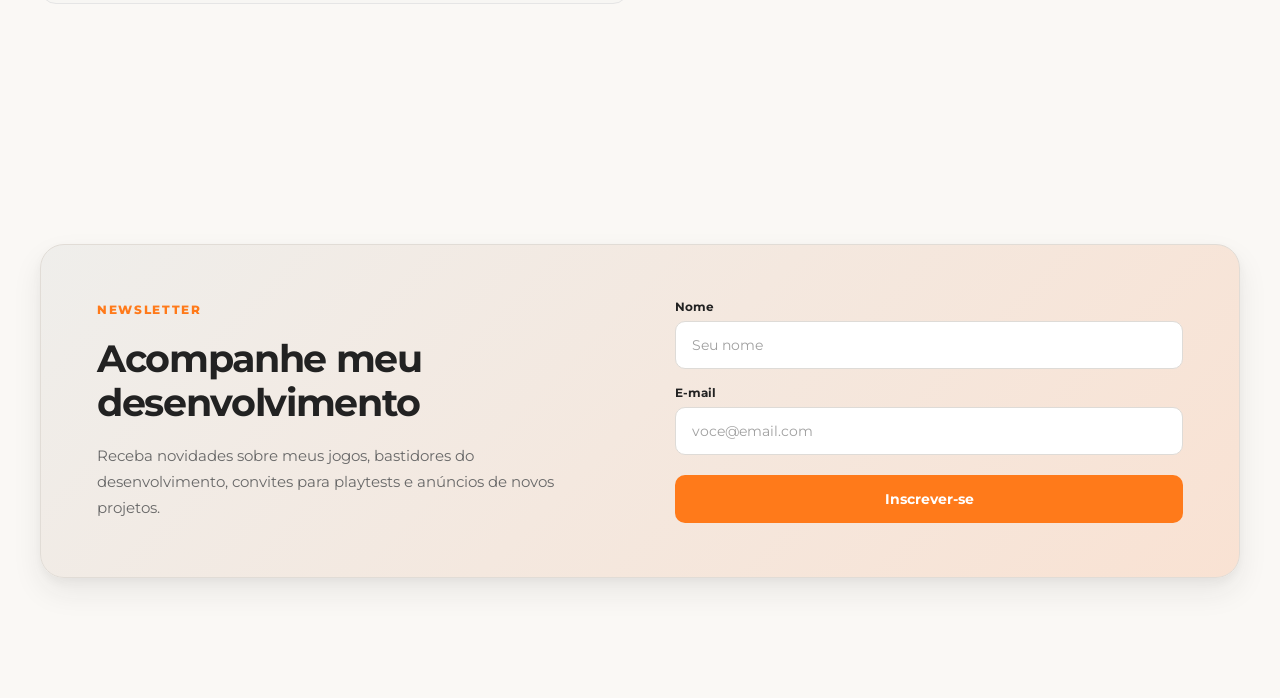
==== commit d93157a7: "PORT-15 Criação do footer na home" ====
--- a/index.html
+++ b/index.html
@@ -448,6 +448,88 @@
 
         </section>
 
+        <!-- ========================================
+            NEWSLETTER
+        ======================================== -->
+
+        <section class="newsletter" id="newsletter">
+
+            <div class="container">
+
+                <div class="newsletter__box">
+
+                    <div class="newsletter__content">
+
+                        <span class="newsletter__eyebrow">
+                            NEWSLETTER
+                        </span>
+
+                        <h2 class="newsletter__title">
+                            Acompanhe meu desenvolvimento
+                        </h2>
+
+                        <p class="newsletter__description">
+                            Receba novidades sobre meus jogos, bastidores do
+                            desenvolvimento, convites para playtests e anúncios
+                            de novos projetos.
+                        </p>
+
+                    </div>
+
+
+                    <form class="newsletter__form">
+
+                        <div class="newsletter__field">
+
+                            <label for="newsletter-name">
+                                Nome
+                            </label>
+
+                            <input
+                                type="text"
+                                id="newsletter-name"
+                                name="name"
+                                placeholder="Seu nome"
+                                autocomplete="given-name"
+                                required
+                            >
+
+                        </div>
+
+
+                        <div class="newsletter__field">
+
+                            <label for="newsletter-email">
+                                E-mail
+                            </label>
+
+                            <input
+                                type="email"
+                                id="newsletter-email"
+                                name="email"
+                                placeholder="voce@email.com"
+                                autocomplete="email"
+                                required
+                            >
+
+                        </div>
+
+
+                        <button
+                            type="submit"
+                            class="newsletter__button"
+                        >
+                            Inscrever-se
+                        </button>
+
+                    </form>
+
+                </div>
+
+            </div>
+
+        </section>
+
     </main>
 
 
--- a/css/style.css
+++ b/css/style.css
@@ -446,6 +446,31 @@
 
 @media (max-width: 600px) {
 
+    .newsletter {
+        padding: 70px 0;
+    }
+
+    .newsletter__box {
+        gap: 36px;
+
+        padding: 36px 24px;
+
+        border-radius: 20px;
+    }
+
+    .newsletter__title {
+        font-size: 2.2rem;
+    }
+
+    .newsletter__description {
+        font-size: 0.92rem;
+    }
+
+    .newsletter__field input,
+    .newsletter__button {
+        height: 50px;
+    }
+
         .projects {
         padding: 70px 0;
     }
@@ -991,4 +1016,198 @@
 
 .project-card:hover .project-card__link span {
     transform: translateX(3px);
+}
+
+/* ========================================
+   NEWSLETTER
+======================================== */
+
+.newsletter {
+    padding: 120px 0;
+}
+
+
+/* ========================================
+   NEWSLETTER BOX
+======================================== */
+
+.newsletter__box {
+    display: grid;
+
+    grid-template-columns: 1fr 1fr;
+
+    align-items: center;
+
+    gap: 70px;
+
+    padding: 54px 56px;
+
+    background:
+        linear-gradient(
+            135deg,
+            #efeeeb 0%,
+            #f9e2d3 100%
+        );
+
+    border: 1px solid #e1dcd6;
+
+    border-radius: 24px;
+
+    box-shadow:
+        0 14px 30px rgba(34, 34, 34, 0.08),
+        0 4px 10px rgba(34, 34, 34, 0.04);
+}
+
+
+/* ========================================
+   NEWSLETTER CONTENT
+======================================== */
+
+.newsletter__content {
+    max-width: 540px;
+}
+
+.newsletter__eyebrow {
+    display: block;
+
+    margin-bottom: 20px;
+
+    color: var(--color-primary);
+
+    font-size: 0.75rem;
+    font-weight: 800;
+
+    letter-spacing: 0.14em;
+}
+
+.newsletter__title {
+    margin-bottom: 18px;
+
+    color: var(--color-text);
+
+    font-size: clamp(2rem, 3vw, 2.8rem);
+    font-weight: 700;
+
+    line-height: 1.15;
+
+    letter-spacing: -0.035em;
+}
+
+.newsletter__description {
+    max-width: 500px;
+
+    color: #686868;
+
+    font-size: 0.95rem;
+    font-weight: 400;
+
+    line-height: 1.7;
+}
+
+
+/* ========================================
+   NEWSLETTER FORM
+======================================== */
+
+.newsletter__form {
+    display: flex;
+
+    flex-direction: column;
+
+    gap: 16px;
+
+    width: 100%;
+}
+
+.newsletter__field {
+    display: flex;
+
+    flex-direction: column;
+
+    gap: 7px;
+}
+
+.newsletter__field label {
+    color: var(--color-text);
+
+    font-size: 0.78rem;
+    font-weight: 700;
+}
+
+.newsletter__field input {
+    width: 100%;
+    height: 48px;
+
+    padding: 0 16px;
+
+    color: var(--color-text);
+
+    background: #ffffff;
+
+    border: 1px solid #dedbd7;
+
+    border-radius: 10px;
+
+    outline: none;
+
+    font-family: inherit;
+    font-size: 0.9rem;
+
+    transition:
+        border-color var(--transition),
+        box-shadow var(--transition);
+}
+
+.newsletter__field input::placeholder {
+    color: #a0a0a0;
+}
+
+.newsletter__field input:focus {
+    border-color: var(--color-primary);
+
+    box-shadow:
+        0 0 0 3px rgba(255, 122, 26, 0.12);
+}
+
+
+/* ========================================
+   NEWSLETTER BUTTON
+======================================== */
+
+.newsletter__button {
+    width: 100%;
+    height: 48px;
+
+    margin-top: 4px;
+
+    color: #ffffff;
+
+    background: var(--color-primary);
+
+    border: none;
+    border-radius: 10px;
+
+    cursor: pointer;
+
+    font-family: inherit;
+    font-size: 0.9rem;
+    font-weight: 700;
+
+    transition:
+        transform var(--transition),
+        background var(--transition),
+        box-shadow var(--transition);
+}
+
+.newsletter__button:hover {
+    background: #ff6d08;
+
+    transform: translateY(-2px);
+
+    box-shadow:
+        0 6px 14px rgba(255, 122, 26, 0.22);
+}
+
+.newsletter__button:active {
+    transform: translateY(0);
 }
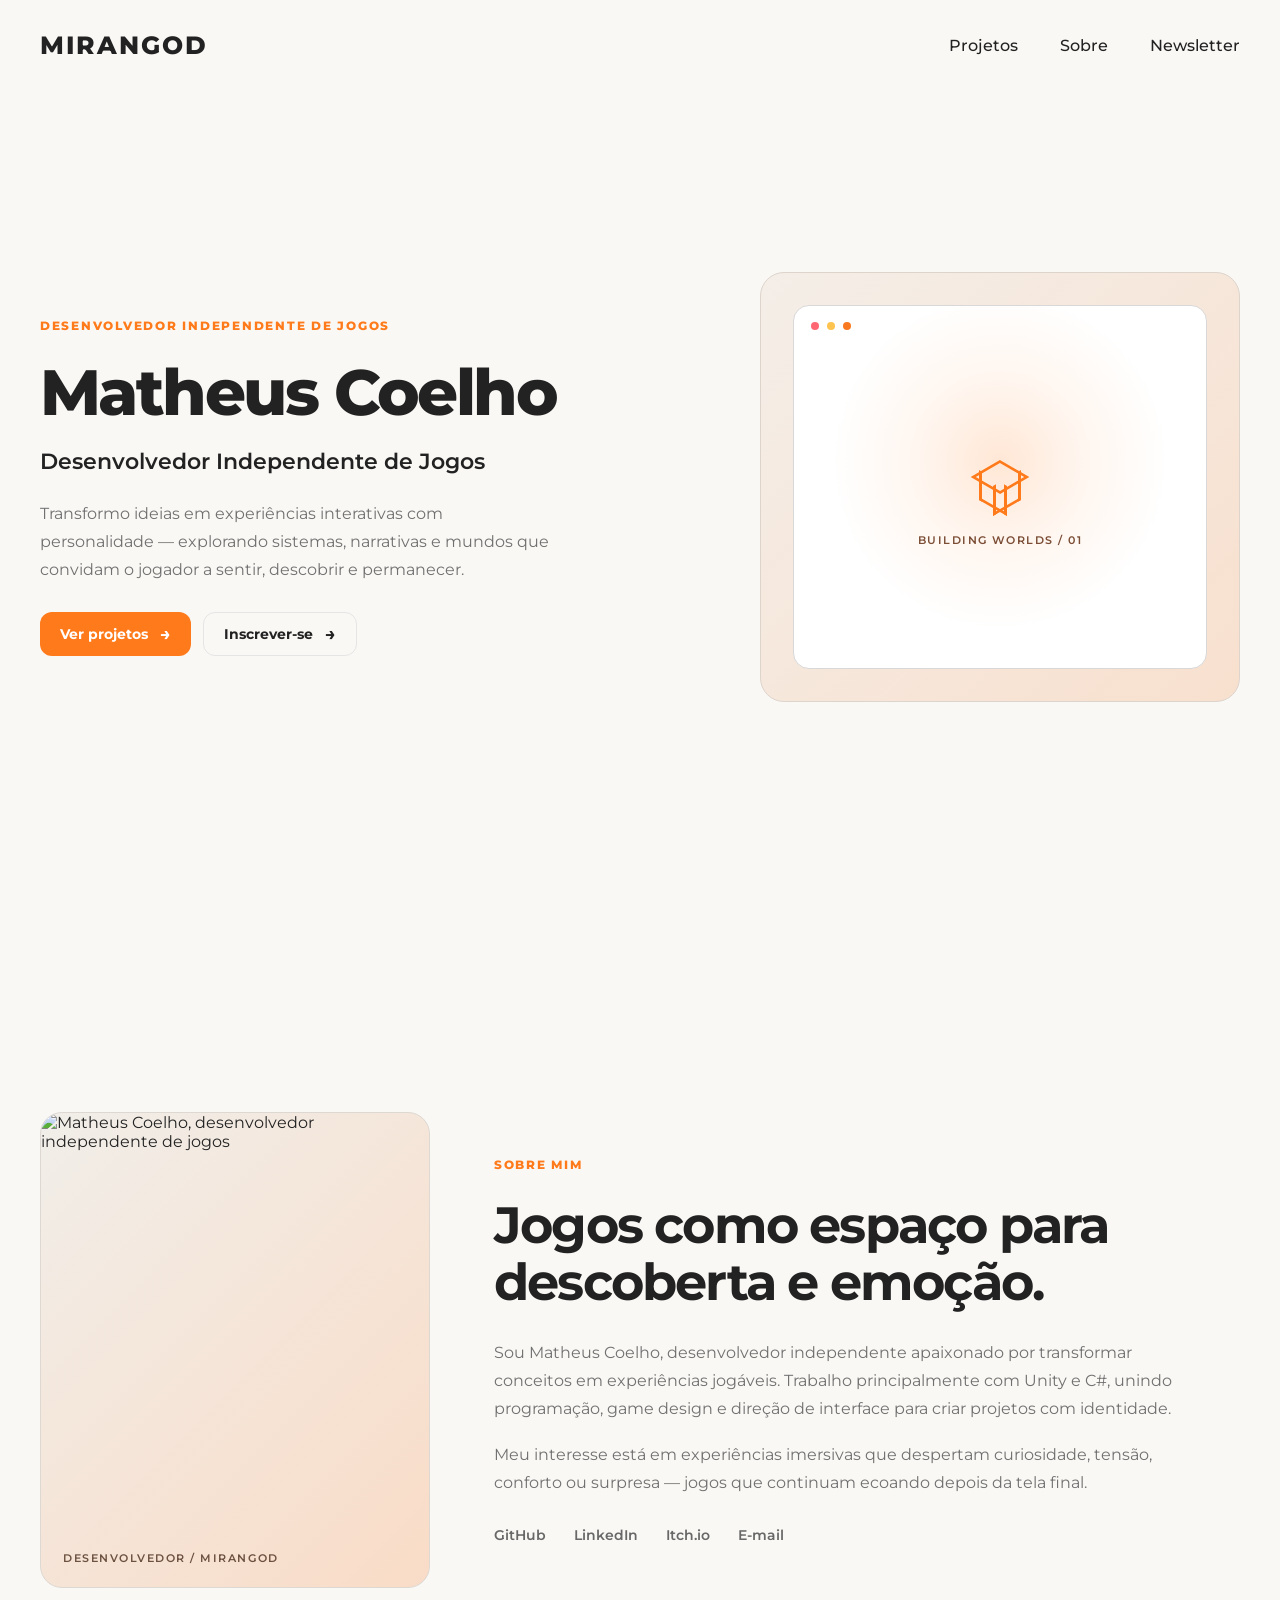
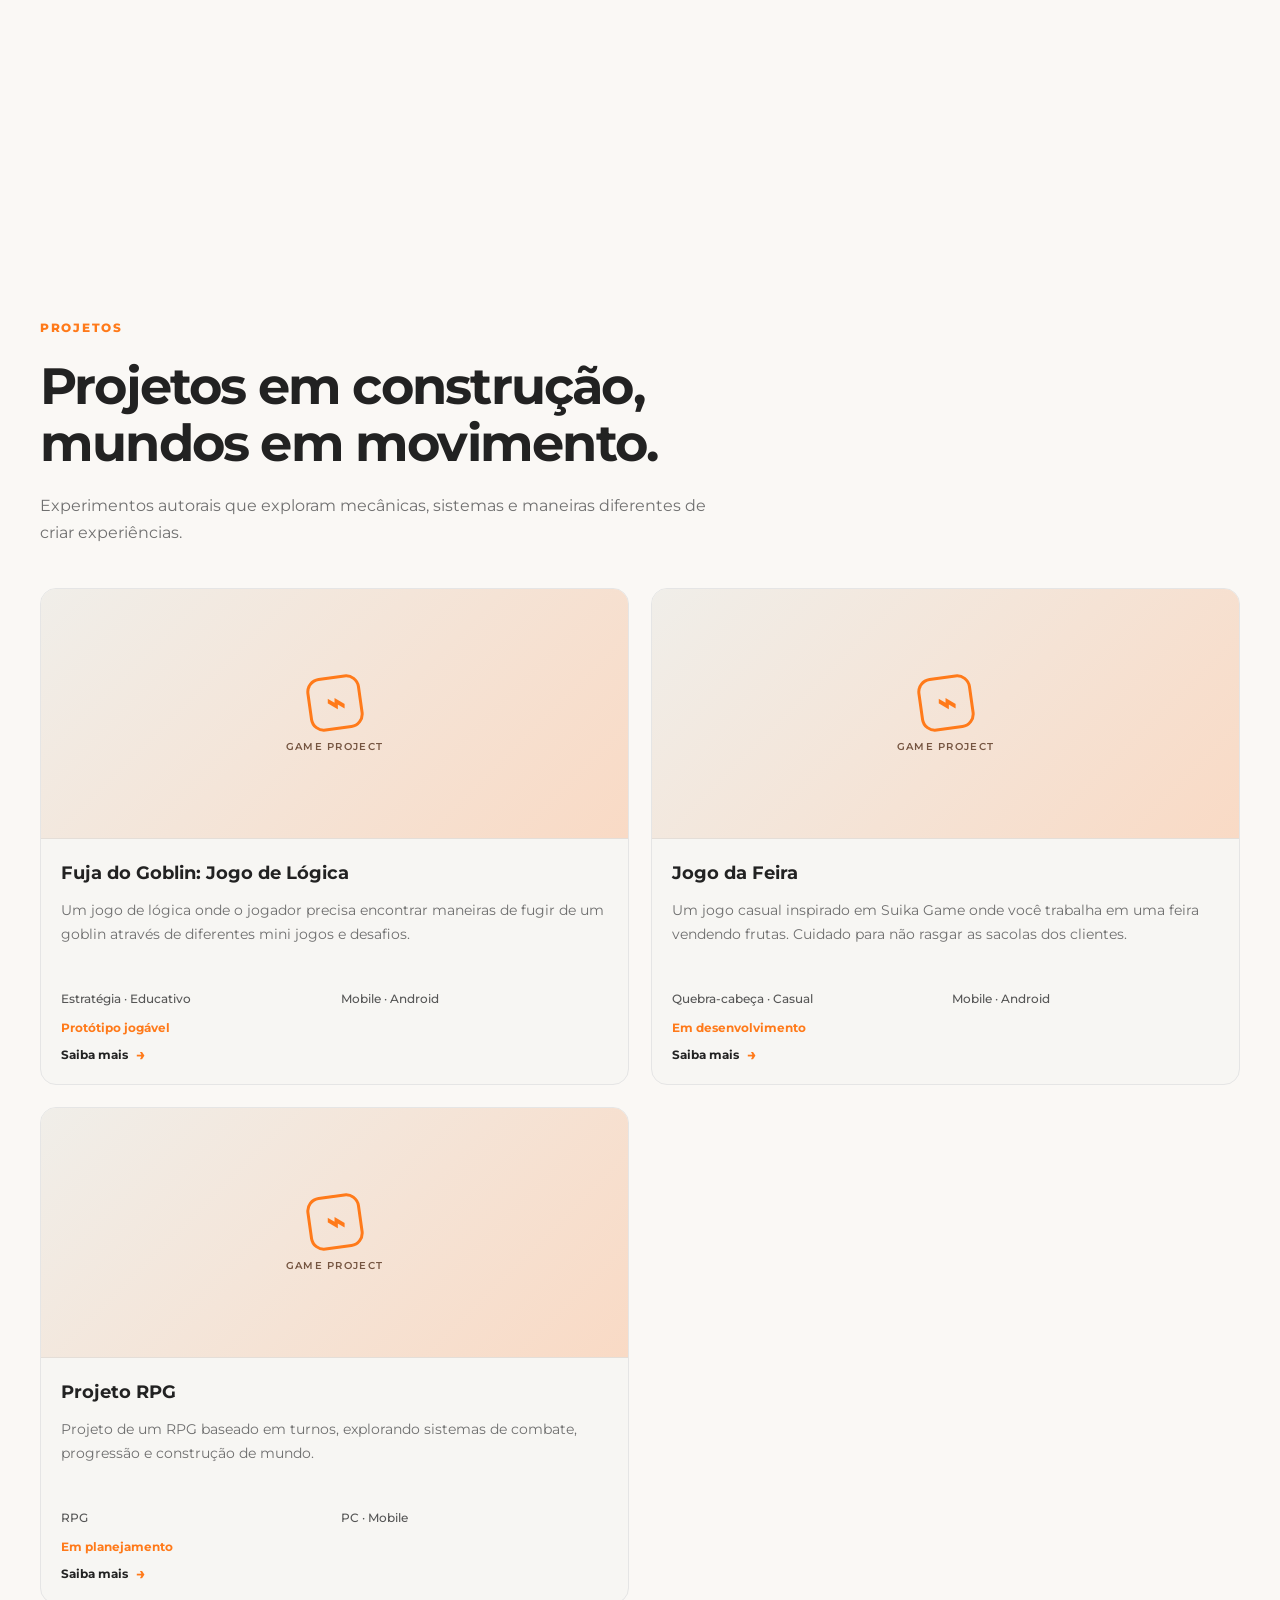
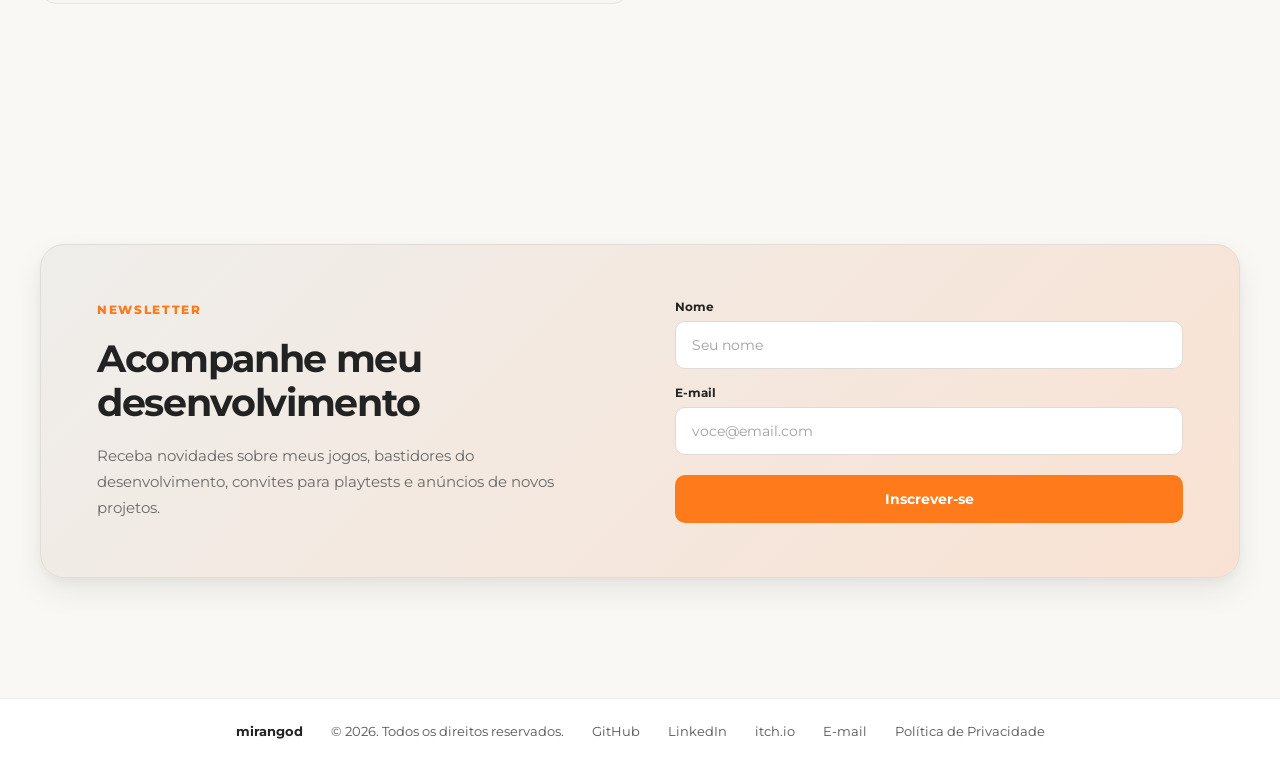
==== commit 3e0cd188: "PORT-16 Criado footer centralizado" ====
--- a/index.html
+++ b/index.html
@@ -535,4 +535,17 @@
 
     <script src="js/script.js"></script>
 
-</body>+</body>
+
+<footer class="footer">
+    <div class="footer-content">
+        <strong>mirangod</strong>
+        <span>© 2026. Todos os direitos reservados.</span>
+
+        <a href="https://github.com/mirangod" target="_blank">GitHub</a>
+        <a href="https://linkedin.com/in/matheusmirandacoelho" target="_blank">LinkedIn</a>
+        <a href="https://itch.io/" target="_blank">itch.io</a>
+        <a href="mailto:seuemail@exemplo.com">E-mail</a>
+        <a href="/politica-de-privacidade/">Política de Privacidade</a>
+    </div>
+</footer>
--- a/css/style.css
+++ b/css/style.css
@@ -1210,4 +1210,49 @@
 
 .newsletter__button:active {
     transform: translateY(0);
+}
+
+.footer {
+    width: 100%;
+    padding: 24px 40px;
+    background-color: #ffffff;
+    border-top: 1px solid #eeeeee;
+    box-sizing: border-box;
+}
+
+.footer-content {
+    max-width: 1200px;
+    margin: 0 auto;
+
+    display: flex;
+    align-items: center;
+    justify-content: center;
+    gap: 28px;
+
+    font-family: 'Montserrat', sans-serif;
+    font-size: 13px;
+    color: #555555;
+}
+
+.footer strong {
+    color: #222222;
+    font-weight: 700;
+}
+
+.footer a {
+    color: #555555;
+    text-decoration: none;
+    transition: color 0.2s ease;
+}
+
+.footer a:hover {
+    color: #f28c28;
+}
+
+@media (max-width: 768px) {
+    .footer-content {
+        flex-wrap: wrap;
+        gap: 14px 20px;
+        text-align: center;
+    }
 }
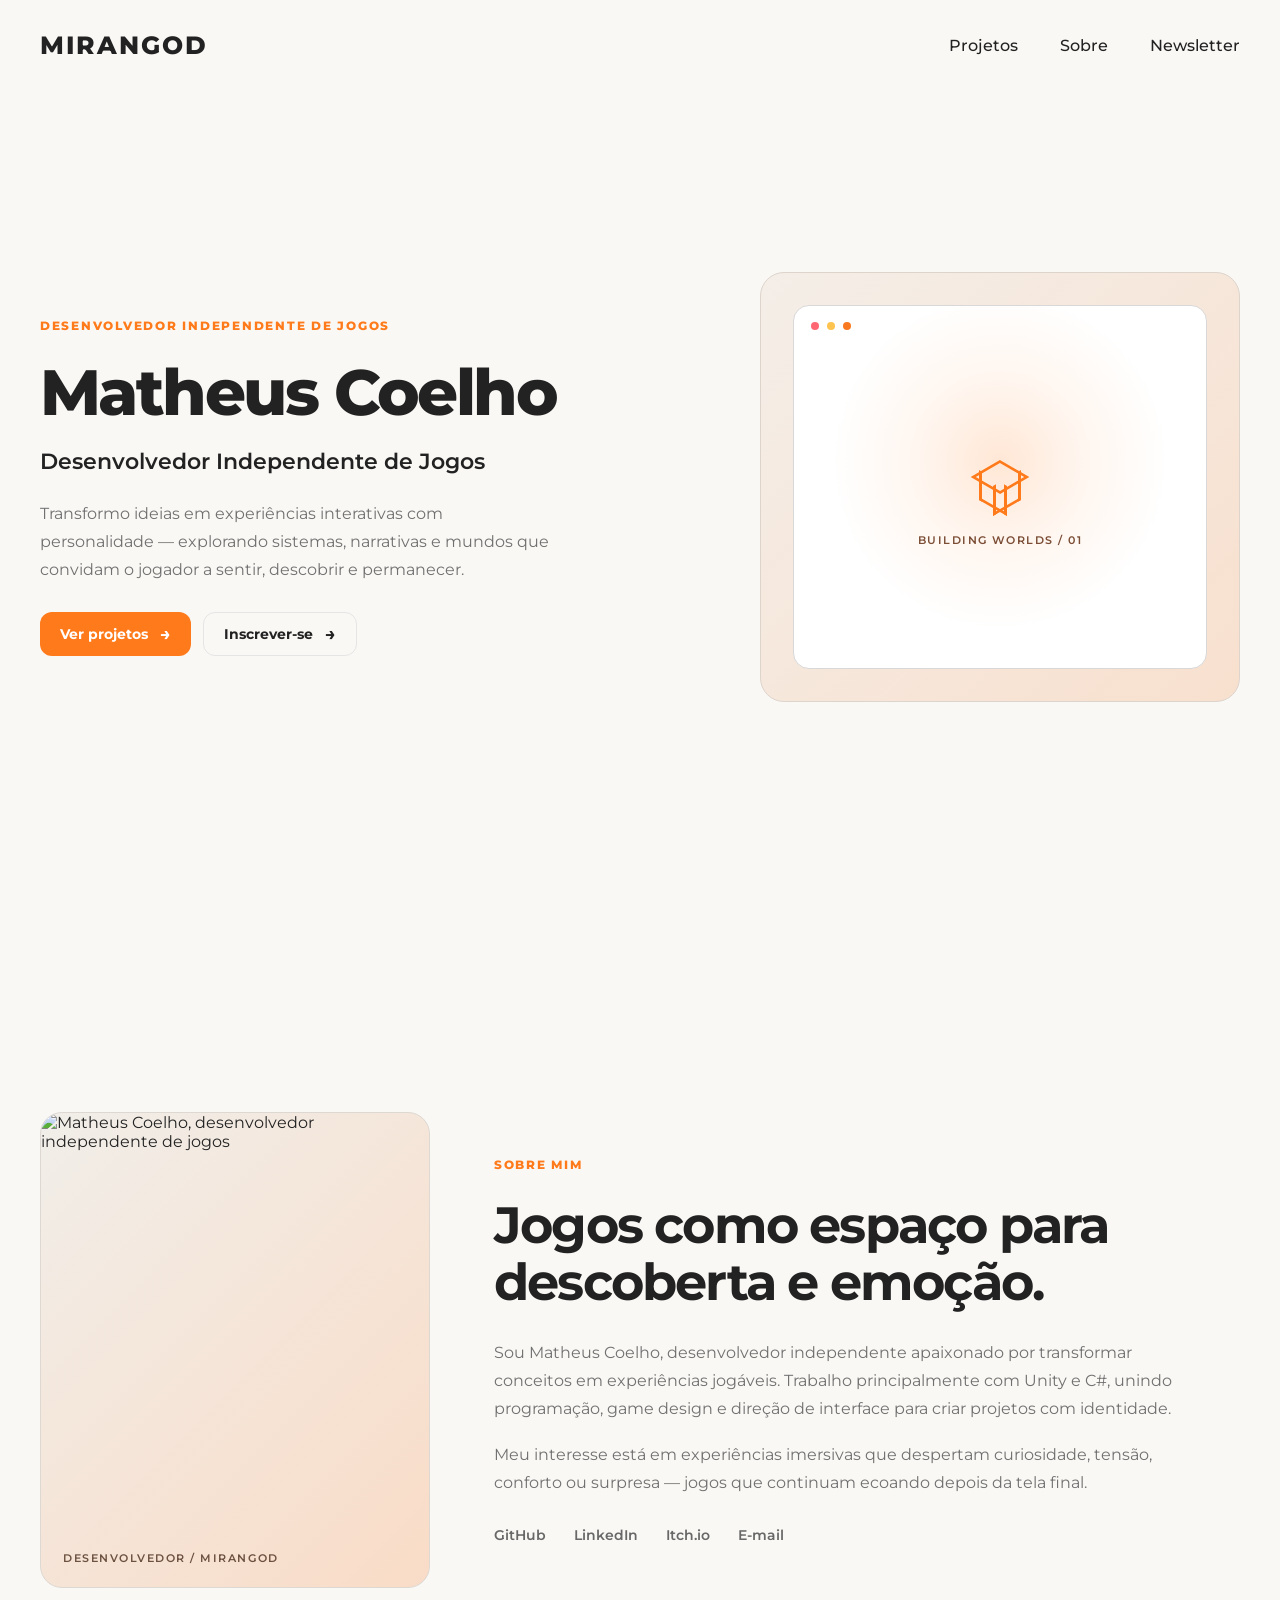
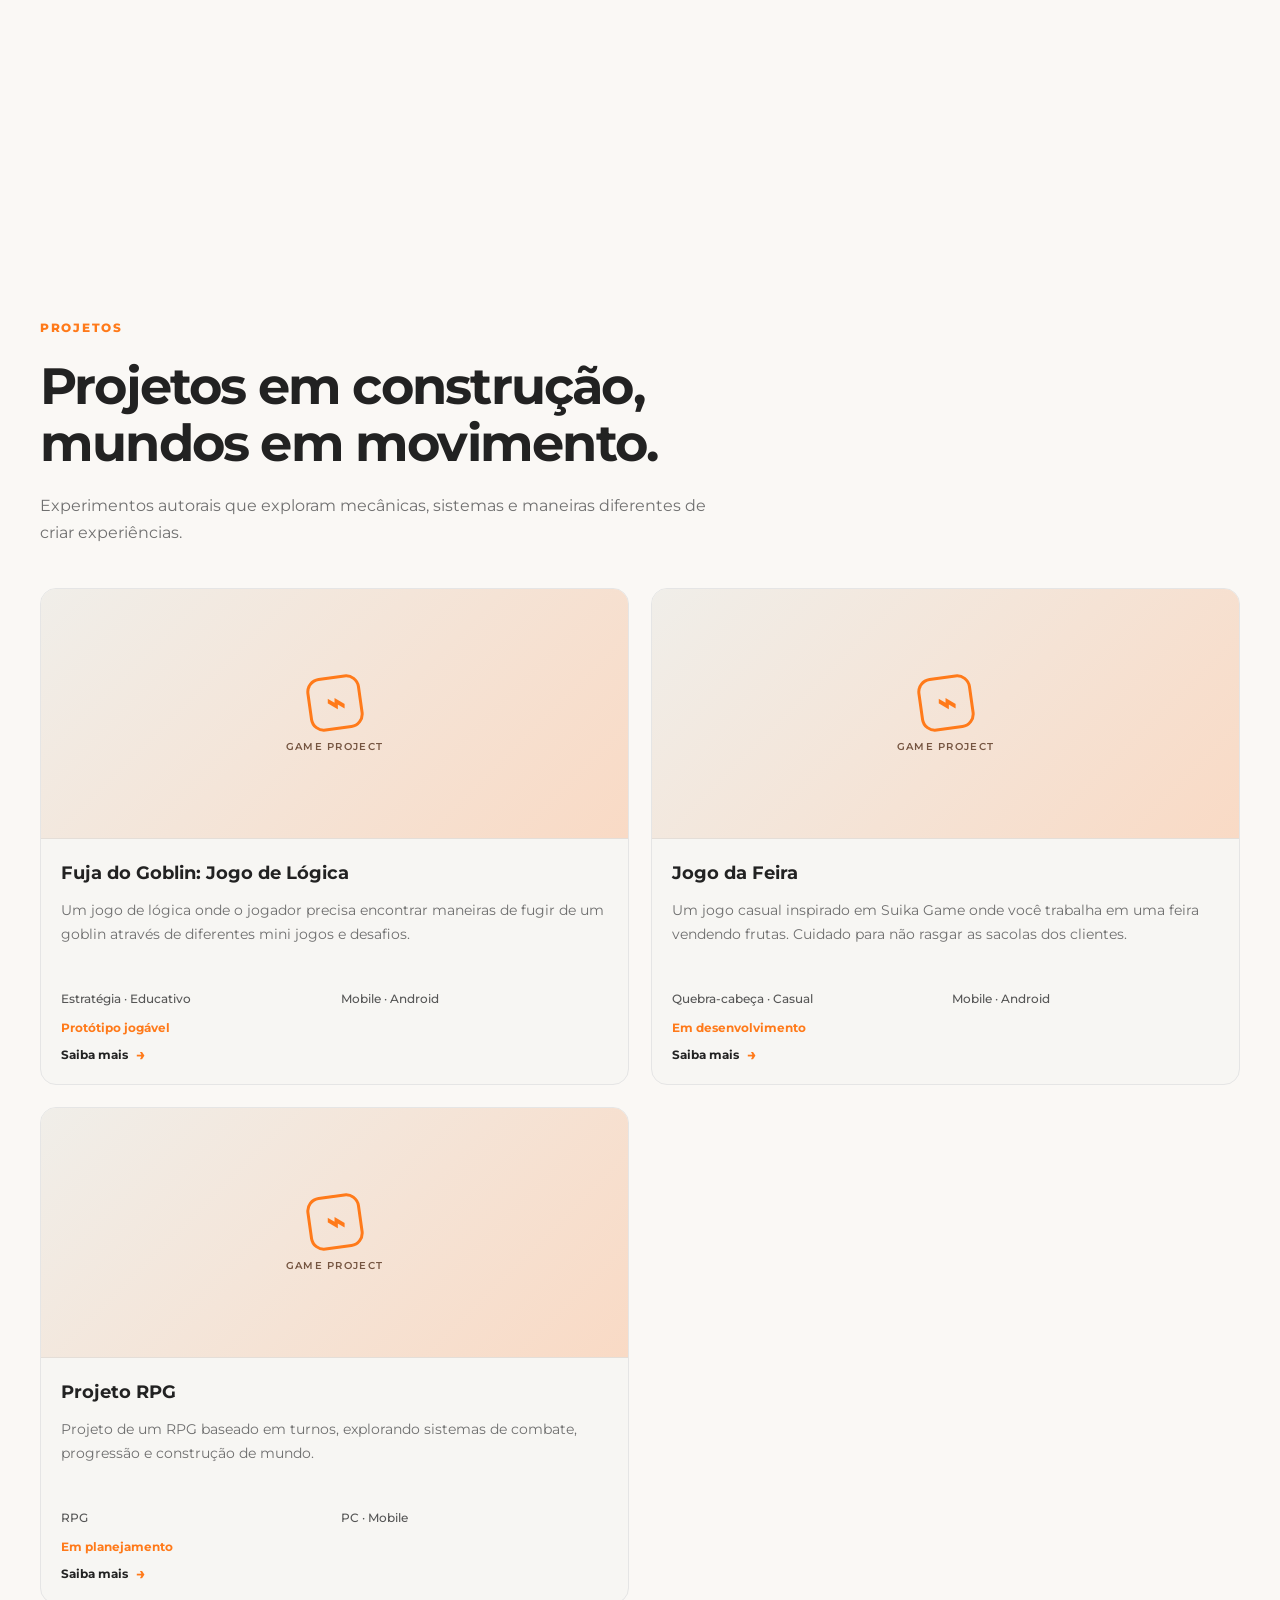
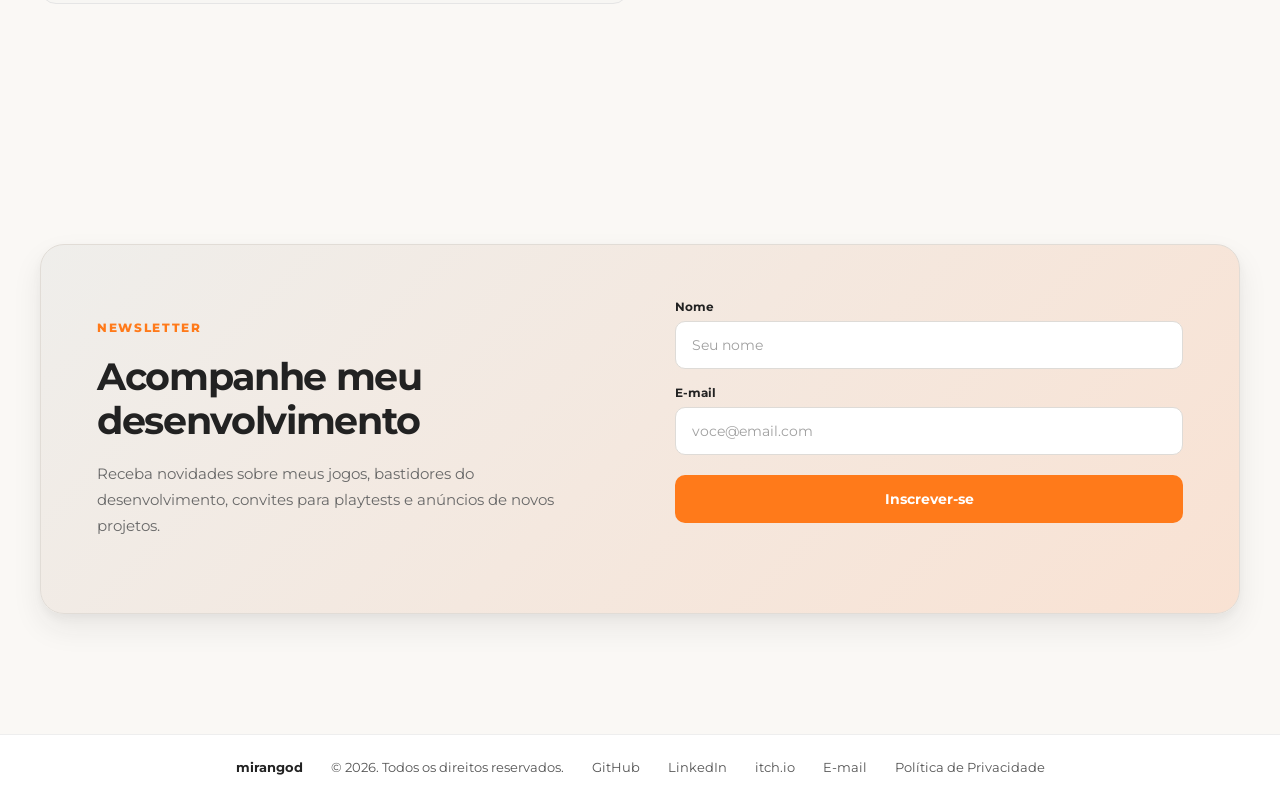
==== commit 63c3d782: "Incluído lógica do formulário" ====
--- a/index.html
+++ b/index.html
@@ -477,7 +477,10 @@
                     </div>
 
 
-                    <form class="newsletter__form">
+                    <form
+                        class="newsletter__form"
+                        id="newsletter-form"
+                    >
 
                         <div class="newsletter__field">
 
@@ -522,6 +525,12 @@
                             Inscrever-se
                         </button>
 
+                        <p
+                            class="newsletter__message"
+                            id="newsletter-message"
+                            aria-live="polite"
+                        ></p>
+
                     </form>
 
                 </div>
--- a/css/style.css
+++ b/css/style.css
@@ -443,11 +443,18 @@
 
 }
 
+@media (max-width: 768px) {
+    .footer-content {
+        flex-wrap: wrap;
+        gap: 14px 20px;
+        text-align: center;
+    }
+}
 
 @media (max-width: 600px) {
 
     .newsletter {
-        padding: 70px 0;
+        padding: 45px 0;
     }
 
     .newsletter__box {
@@ -471,8 +478,8 @@
         height: 50px;
     }
 
-        .projects {
-        padding: 70px 0;
+    .projects {
+        padding: 45px 0;
     }
 
     .projects__title {
@@ -496,15 +503,19 @@
     }
 
     .about {
-        padding: 70px 0;
+        padding: 45px 0;
     }
 
     .about__container {
+        grid-template-columns: 1fr;
         gap: 40px;
     }
 
     .about__image {
-        max-width: 100%;
+        width: 100%;
+        max-width: 280px;
+        aspect-ratio: 1 / 1;
+        margin: 0 auto;
     }
 
     .about__title {
@@ -588,9 +599,9 @@
 
 }
 
-/* ========================================
+    /* ========================================
    ABOUT
-======================================== */
+    ======================================== */
 
 .about {
     min-height: 100vh;
@@ -1199,6 +1210,38 @@
         box-shadow var(--transition);
 }
 
+/* ========================================
+   NEWSLETTER MESSAGE
+======================================== */
+
+.newsletter__message {
+    min-height: 20px;
+
+    margin: 0;
+
+    font-size: 0.82rem;
+    font-weight: 600;
+
+    line-height: 1.4;
+
+    text-align: center;
+
+    opacity: 0;
+    transition: opacity var(--transition);
+}
+
+.newsletter__message--success {
+    color: #3f7d4f;
+
+    opacity: 1;
+}
+
+.newsletter__message--error {
+    color: #c65353;
+
+    opacity: 1;
+}
+
 .newsletter__button:hover {
     background: #ff6d08;
 
@@ -1249,10 +1292,41 @@
     color: #f28c28;
 }
 
-@media (max-width: 768px) {
-    .footer-content {
-        flex-wrap: wrap;
-        gap: 14px 20px;
-        text-align: center;
+@media (max-width: 600px) {
+    .about__container {
+        display: grid;
+        grid-template-columns: 1fr;
+        gap: 40px;
+    }
+
+    .about__image {
+        width: 100%;
+        max-width: 280px;
+        aspect-ratio: 1 / 1;
+        margin: 0 auto;
+    }
+
+    .about__content {
+        width: 100%;
+        max-width: 100%;
+    }
+
+    .newsletter__box {
+        grid-template-columns: 1fr;
+        gap: 36px;
+    }
+
+    .newsletter__content {
+        max-width: 100%;
+    }
+
+    .newsletter__form {
+        width: 100%;
+    }
+
+    .projects__grid {
+        display: grid;
+        grid-template-columns: 1fr;
+        gap: 22px;
     }
 }
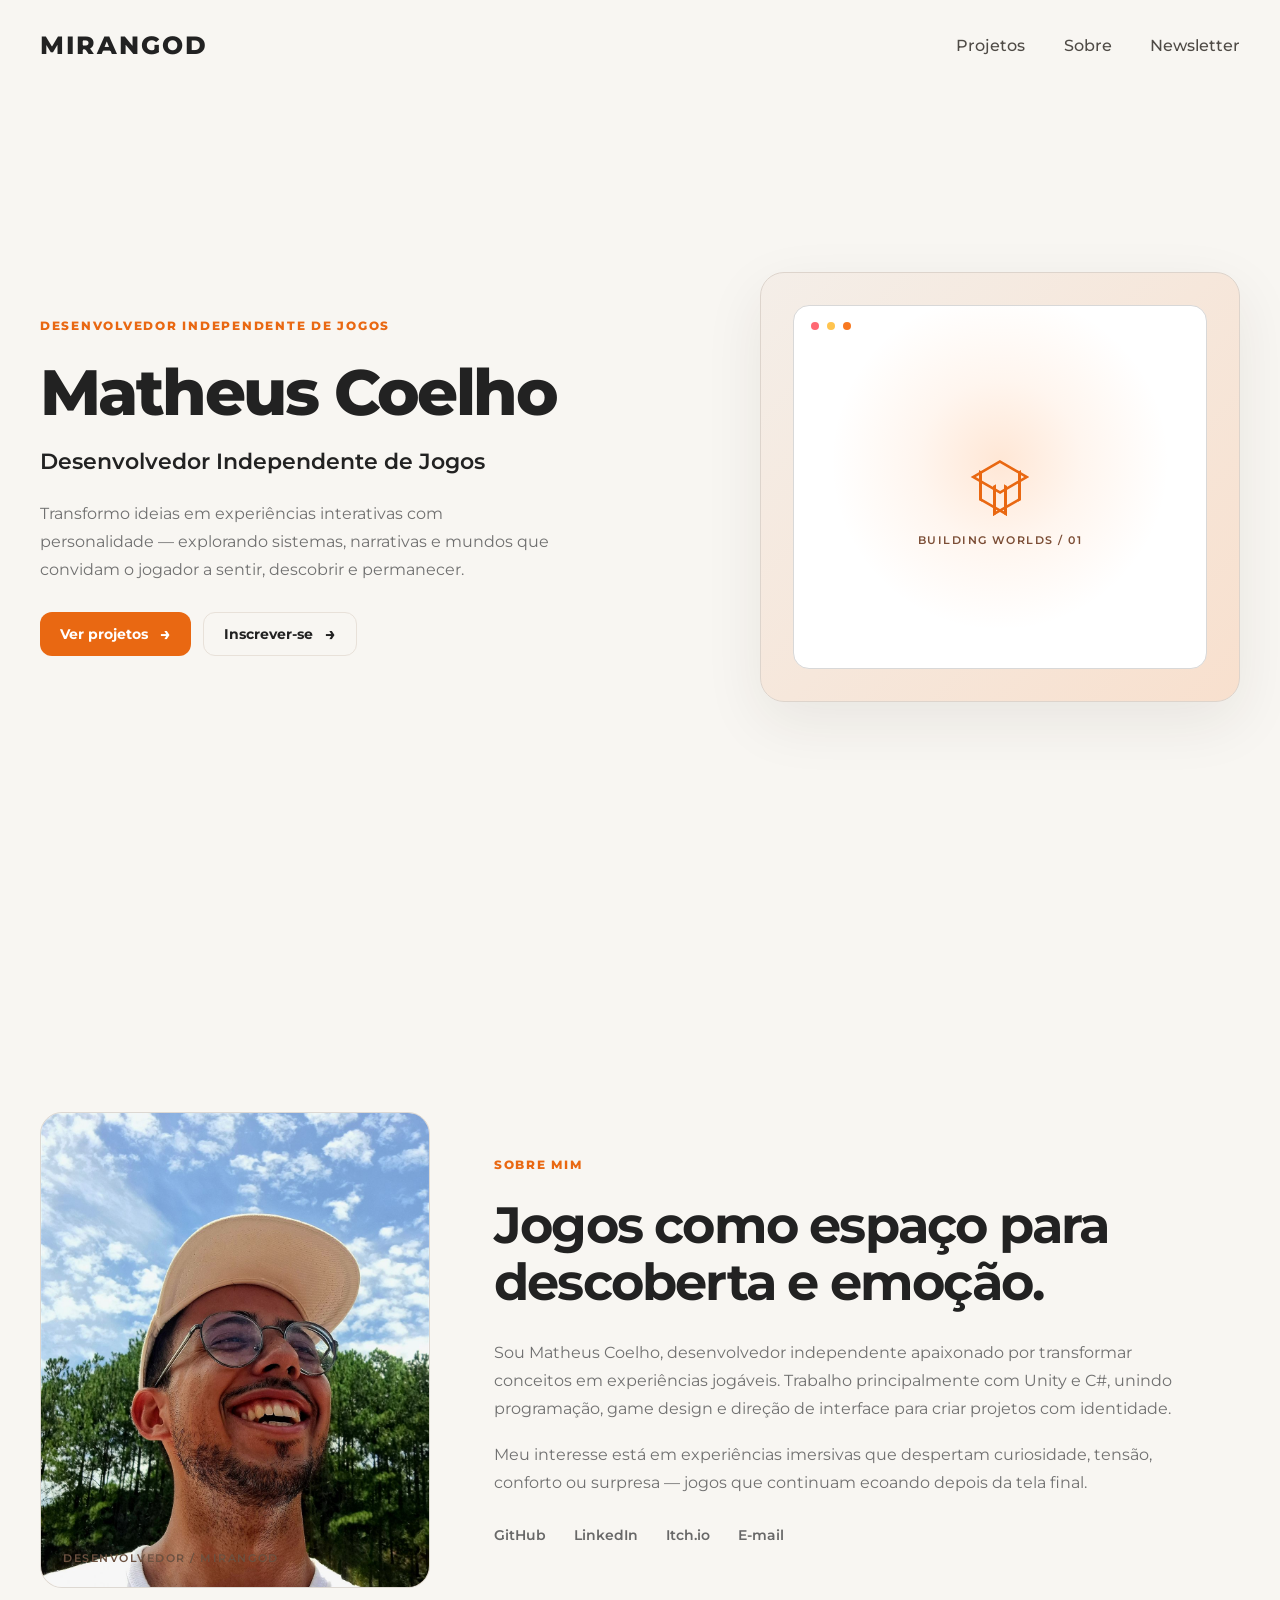
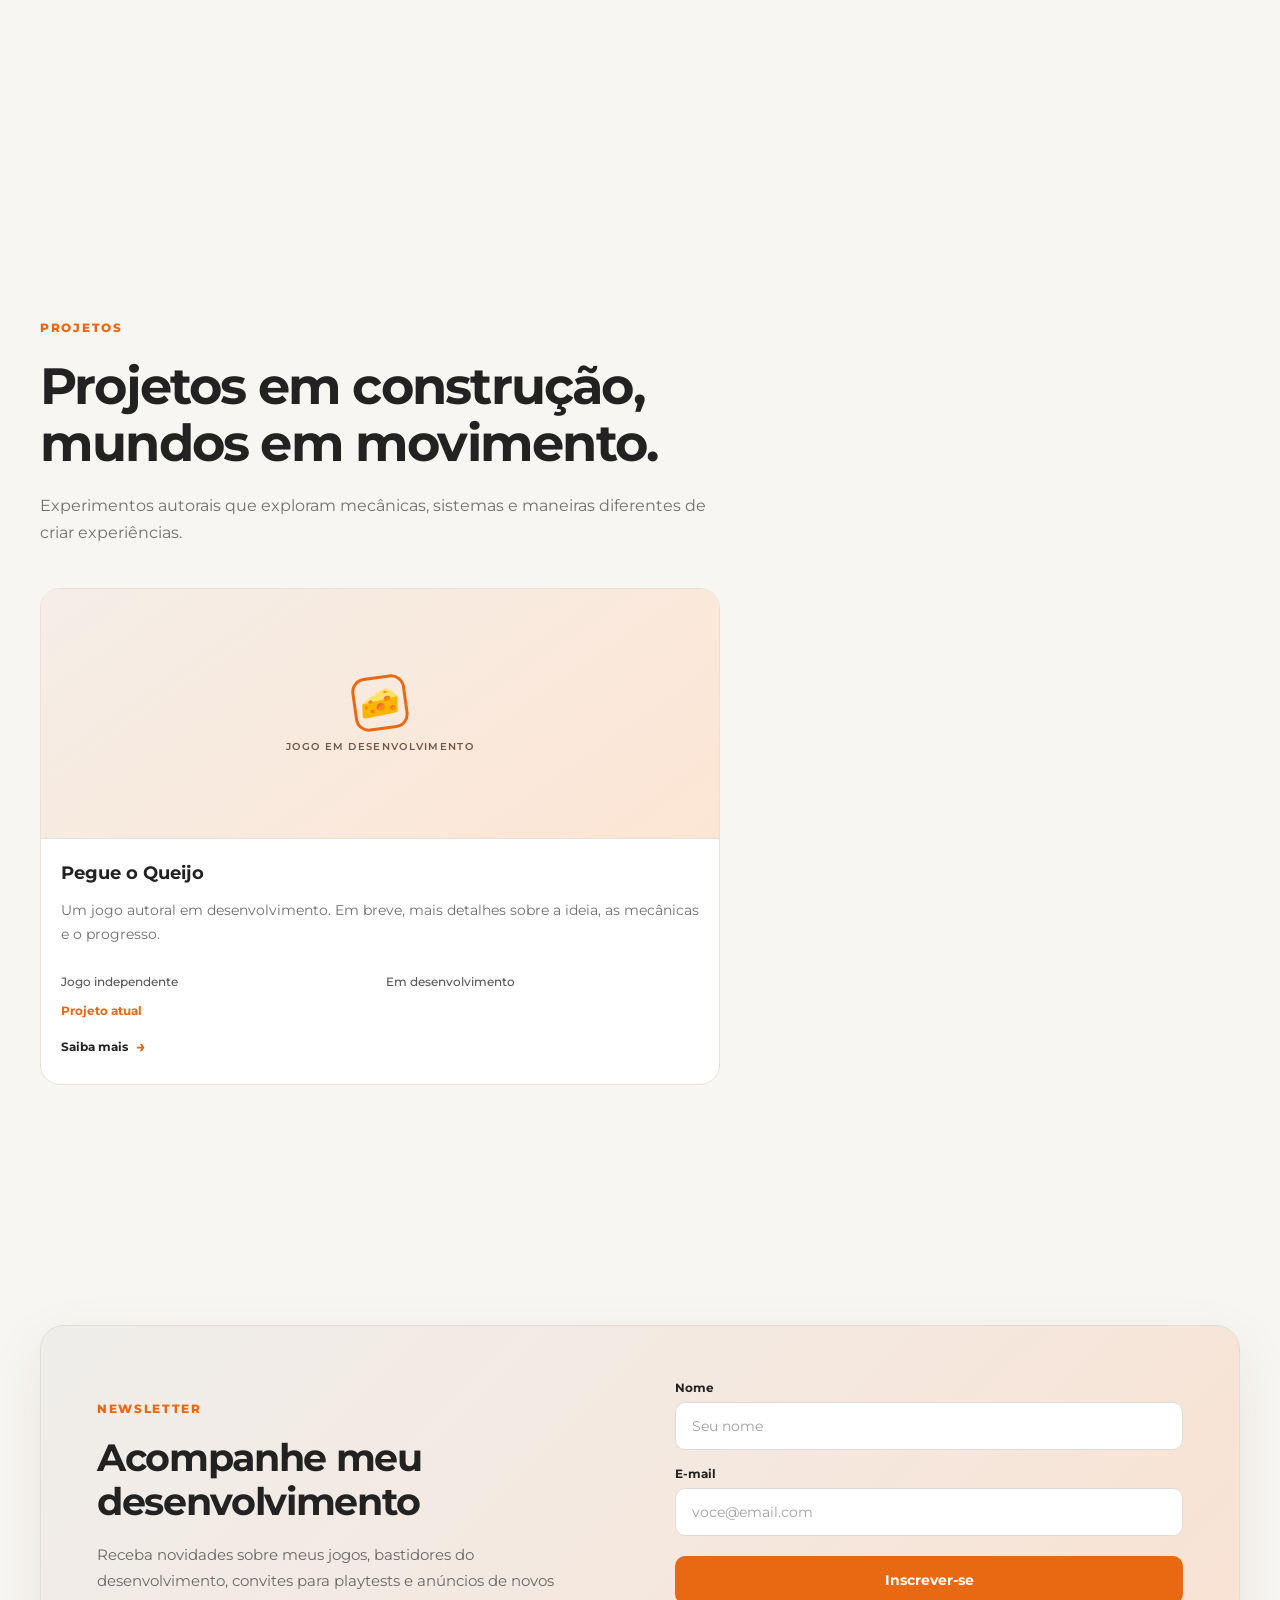
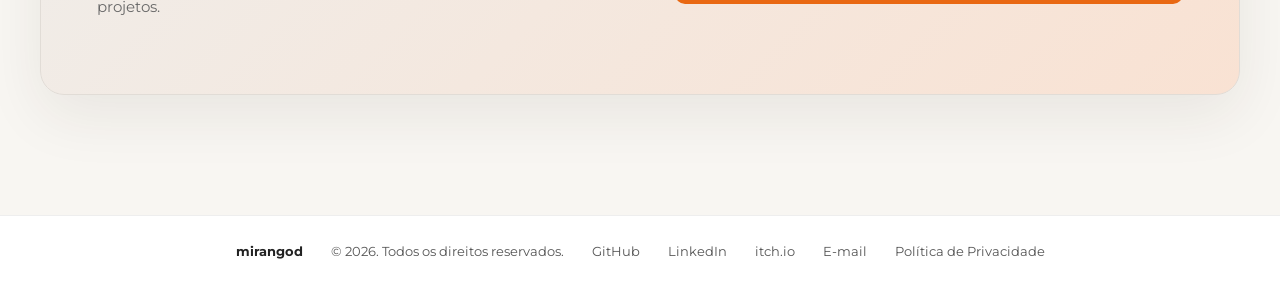
==== commit d8fa3d2b: "Melhoria geral no código" ====
--- a/index.html
+++ b/index.html
@@ -38,6 +38,7 @@
     <link rel="stylesheet" href="css/reset.css">
     <link rel="stylesheet" href="css/variables.css">
     <link rel="stylesheet" href="css/style.css">
+    <meta name="theme-color" content="#f8f6f2">
 
 </head>
 
@@ -47,7 +48,7 @@
 
         <div class="container">
 
-            <a href="#" class="logo">
+            <a href="/" class="logo" aria-label="Mirangod — início">
                 MIRANGOD
             </a>
 
@@ -162,7 +163,11 @@
                 <div class="about__image">
 
                     <img
-                        src="assets/images/matheus.jpg"
+                        src="assets/images/matheus-optimized.jpg"
+                        width="1100"
+                        height="2384"
+                        loading="lazy"
+                        decoding="async"
                         alt="Matheus Coelho, desenvolvedor independente de jogos"
                     >
 
@@ -222,7 +227,7 @@
                         </a>
 
                         <a
-                            href="#"
+                            href="https://mirangod.itch.io/"
                             aria-label="Itch.io"
                             class="about__social-link"
                         >
@@ -271,18 +276,16 @@
                 <div class="projects__grid">
 
 
-                    <!-- FUJA DO GOBLIN -->
-
                     <article class="project-card">
 
                         <div class="project-card__visual">
 
                             <div class="project-card__icon">
-                                <span class="project-card__controller">⌁</span>
+                                <span class="project-card__controller" aria-hidden="true">🧀</span>
                             </div>
 
                             <span class="project-card__visual-label">
-                                GAME PROJECT
+                                JOGO EM DESENVOLVIMENTO
                             </span>
 
                         </div>
@@ -291,151 +294,36 @@
                         <div class="project-card__content">
 
                             <h3 class="project-card__title">
-                                Fuja do Goblin: Jogo de Lógica
+                                Pegue o Queijo
                             </h3>
 
                             <p class="project-card__description">
-                                Um jogo de lógica onde o jogador precisa encontrar
-                                maneiras de fugir de um goblin através de diferentes
-                                mini jogos e desafios.
+                                Um jogo autoral em desenvolvimento. Em breve, mais
+                                detalhes sobre a ideia, as mecânicas e o progresso.
                             </p>
 
 
                             <div class="project-card__info">
 
                                 <span>
-                                    Estratégia · Educativo
+                                    Jogo independente
                                 </span>
 
                                 <span>
-                                    Mobile · Android
+                                    Em desenvolvimento
                                 </span>
 
                             </div>
 
 
                             <span class="project-card__status">
-                                Protótipo jogável
+                                Projeto atual
                             </span>
 
 
-                            <span class="project-card__link">
-                                Saiba mais <span>→</span>
-                            </span>
-
-                        </div>
-
-                    </article>
-
-
-                    <!-- JOGO DA FEIRA -->
-
-                    <article class="project-card">
-
-                        <div class="project-card__visual">
-
-                            <div class="project-card__icon">
-                                <span class="project-card__controller">⌁</span>
-                            </div>
-
-                            <span class="project-card__visual-label">
-                                GAME PROJECT
-                            </span>
-
-                        </div>
-
-
-                        <div class="project-card__content">
-
-                            <h3 class="project-card__title">
-                                Jogo da Feira
-                            </h3>
-
-                            <p class="project-card__description">
-                                Um jogo casual inspirado em Suika Game onde você
-                                trabalha em uma feira vendendo frutas. Cuidado para
-                                não rasgar as sacolas dos clientes.
-                            </p>
-
-
-                            <div class="project-card__info">
-
-                                <span>
-                                    Quebra-cabeça · Casual
-                                </span>
-
-                                <span>
-                                    Mobile · Android
-                                </span>
-
-                            </div>
-
-
-                            <span class="project-card__status">
-                                Em desenvolvimento
-                            </span>
-
-
-                            <span class="project-card__link">
-                                Saiba mais <span>→</span>
-                            </span>
-
-                        </div>
-
-                    </article>
-
-
-                    <!-- PROJETO RPG -->
-
-                    <article class="project-card">
-
-                        <div class="project-card__visual">
-
-                            <div class="project-card__icon">
-                                <span class="project-card__controller">⌁</span>
-                            </div>
-
-                            <span class="project-card__visual-label">
-                                GAME PROJECT
-                            </span>
-
-                        </div>
-
-
-                        <div class="project-card__content">
-
-                            <h3 class="project-card__title">
-                                Projeto RPG
-                            </h3>
-
-                            <p class="project-card__description">
-                                Projeto de um RPG baseado em turnos, explorando
-                                sistemas de combate, progressão e construção
-                                de mundo.
-                            </p>
-
-
-                            <div class="project-card__info">
-
-                                <span>
-                                    RPG
-                                </span>
-
-                                <span>
-                                    PC · Mobile
-                                </span>
-
-                            </div>
-
-
-                            <span class="project-card__status">
-                                Em planejamento
-                            </span>
-
-
-                            <span class="project-card__link">
-                                Saiba mais <span>→</span>
-                            </span>
+                            <a class="project-card__link" href="https://mirangod.com.br/pegue-o-queijo/">
+                                Saiba mais <span aria-hidden="true">→</span>
+                            </a>
 
                         </div>
 
@@ -544,17 +432,16 @@
 
     <script src="js/script.js"></script>
 
-</body>
-
 <footer class="footer">
     <div class="footer-content">
         <strong>mirangod</strong>
         <span>© 2026. Todos os direitos reservados.</span>
 
-        <a href="https://github.com/mirangod" target="_blank">GitHub</a>
-        <a href="https://linkedin.com/in/matheusmirandacoelho" target="_blank">LinkedIn</a>
-        <a href="https://itch.io/" target="_blank">itch.io</a>
-        <a href="mailto:seuemail@exemplo.com">E-mail</a>
+        <a href="https://github.com/mirangod" target="_blank" rel="noopener noreferrer">GitHub</a>
+        <a href="https://linkedin.com/in/matheusmirandacoelho" target="_blank" rel="noopener noreferrer">LinkedIn</a>
+        <a href="https://mirangod.itch.io/" target="_blank" rel="noopener noreferrer">itch.io</a>
+        <a href="mailto:contato@mirangod.com.br">E-mail</a>
         <a href="/politica-de-privacidade/">Política de Privacidade</a>
     </div>
-</footer>+</footer>
+</body>
--- a/css/variables.css
+++ b/css/variables.css
@@ -1,17 +1,17 @@
 :root{
 
-    --color-primary:#ff7a1a;
+    --color-primary:#e96812;
 
     --color-text:#222222;
 
-    --color-background:#faf8f5;
+    --color-background:#f8f6f2;
 
-    --color-border:#e5e5e5;
+    --color-border:#e8e1d9;
 
     --container-width:1200px;
 
-    --transition:.25s;
+    --transition:180ms ease;
 
-    --radius:16px;
+    --radius:20px;
 
-}+}
--- a/css/style.css
+++ b/css/style.css
@@ -1329,4 +1329,65 @@
         grid-template-columns: 1fr;
         gap: 22px;
     }
-}+}
+
+/* Final responsive and accessibility refinements */
+html { scroll-padding-top: 24px; }
+a:focus-visible, button:focus-visible, input:focus-visible {
+    outline: 3px solid rgba(233, 104, 18, .42);
+    outline-offset: 3px;
+}
+.container { width: min(100% - 48px, var(--container-width)); }
+.navigation__list { gap: clamp(14px, 3vw, 42px); }
+.navigation a { color: #4f4b46; }
+.hero { min-height: min(820px, calc(100svh - 90px)); }
+.hero-card, .newsletter__box { box-shadow: 0 20px 60px rgba(53, 42, 31, .08); }
+.project-card { background: #fff; }
+.project-card__visual { background: linear-gradient(145deg, #f5eee7, #fce5d4); }
+.project-card__link { min-height: 36px; }
+.about__image img { object-position: center 38%; }
+.footer-content { flex-wrap: wrap; line-height: 1.7; }
+@media (min-width: 901px) {
+    .projects__grid { grid-template-columns: minmax(0, 1fr); max-width: 680px; }
+}
+@media (max-width: 900px) {
+    .about { min-height: auto; }
+    .about__container { grid-template-columns: minmax(220px, 34%) minmax(0, 1fr); gap: 40px; }
+    .about__image { aspect-ratio: .82; }
+    .newsletter__box { grid-template-columns: minmax(0, 1fr) minmax(0, 1fr); gap: 36px; padding: 42px; }
+    .projects__grid { max-width: 680px; margin-inline: auto; }
+}
+@media (max-width: 600px) {
+    .container { width: min(100% - 36px, var(--container-width)); }
+    .header { height: auto; padding: 18px 0 14px; }
+    .header .container { flex-wrap: wrap; gap: 10px 16px; }
+    .navigation { width: 100%; }
+    .navigation__list { justify-content: space-between; gap: 10px; }
+    .navigation a { font-size: .82rem; }
+    .hero { min-height: auto; padding: 54px 0; }
+    .hero__container { gap: 36px; }
+    .hero__title { font-size: clamp(2.6rem, 12vw, 3.5rem); }
+    .hero__actions { flex-direction: row; flex-wrap: wrap; }
+    .button { width: auto; flex: 1 1 145px; }
+    .hero-card { padding: 18px; }
+    .about__container { grid-template-columns: minmax(0, 1fr); gap: 30px; }
+    .about__image { width: min(100%, 310px); max-width: none; }
+    .about, .projects, .newsletter { padding: 64px 0; }
+    .newsletter__box { grid-template-columns: minmax(0, 1fr); gap: 28px; padding: 30px 22px; }
+    .newsletter__title, .projects__title, .about__title { font-size: clamp(2rem, 9vw, 2.7rem); }
+    .project-card__visual { height: 190px; }
+    .project-card__content { min-height: 0; }
+    .project-card__info { grid-template-columns: 1fr; gap: 6px; }
+    .footer { padding: 24px 18px; }
+    .footer-content { gap: 10px 18px; }
+}
+@media (max-width: 360px) {
+    .container { width: calc(100% - 28px); }
+    .navigation a { font-size: .75rem; }
+    .hero__actions { flex-direction: column; align-items: stretch; }
+    .button { width: 100%; }
+}
+@media (prefers-reduced-motion: reduce) {
+    html { scroll-behavior: auto; }
+    *, *::before, *::after { transition-duration: .01ms !important; animation-duration: .01ms !important; }
+}
